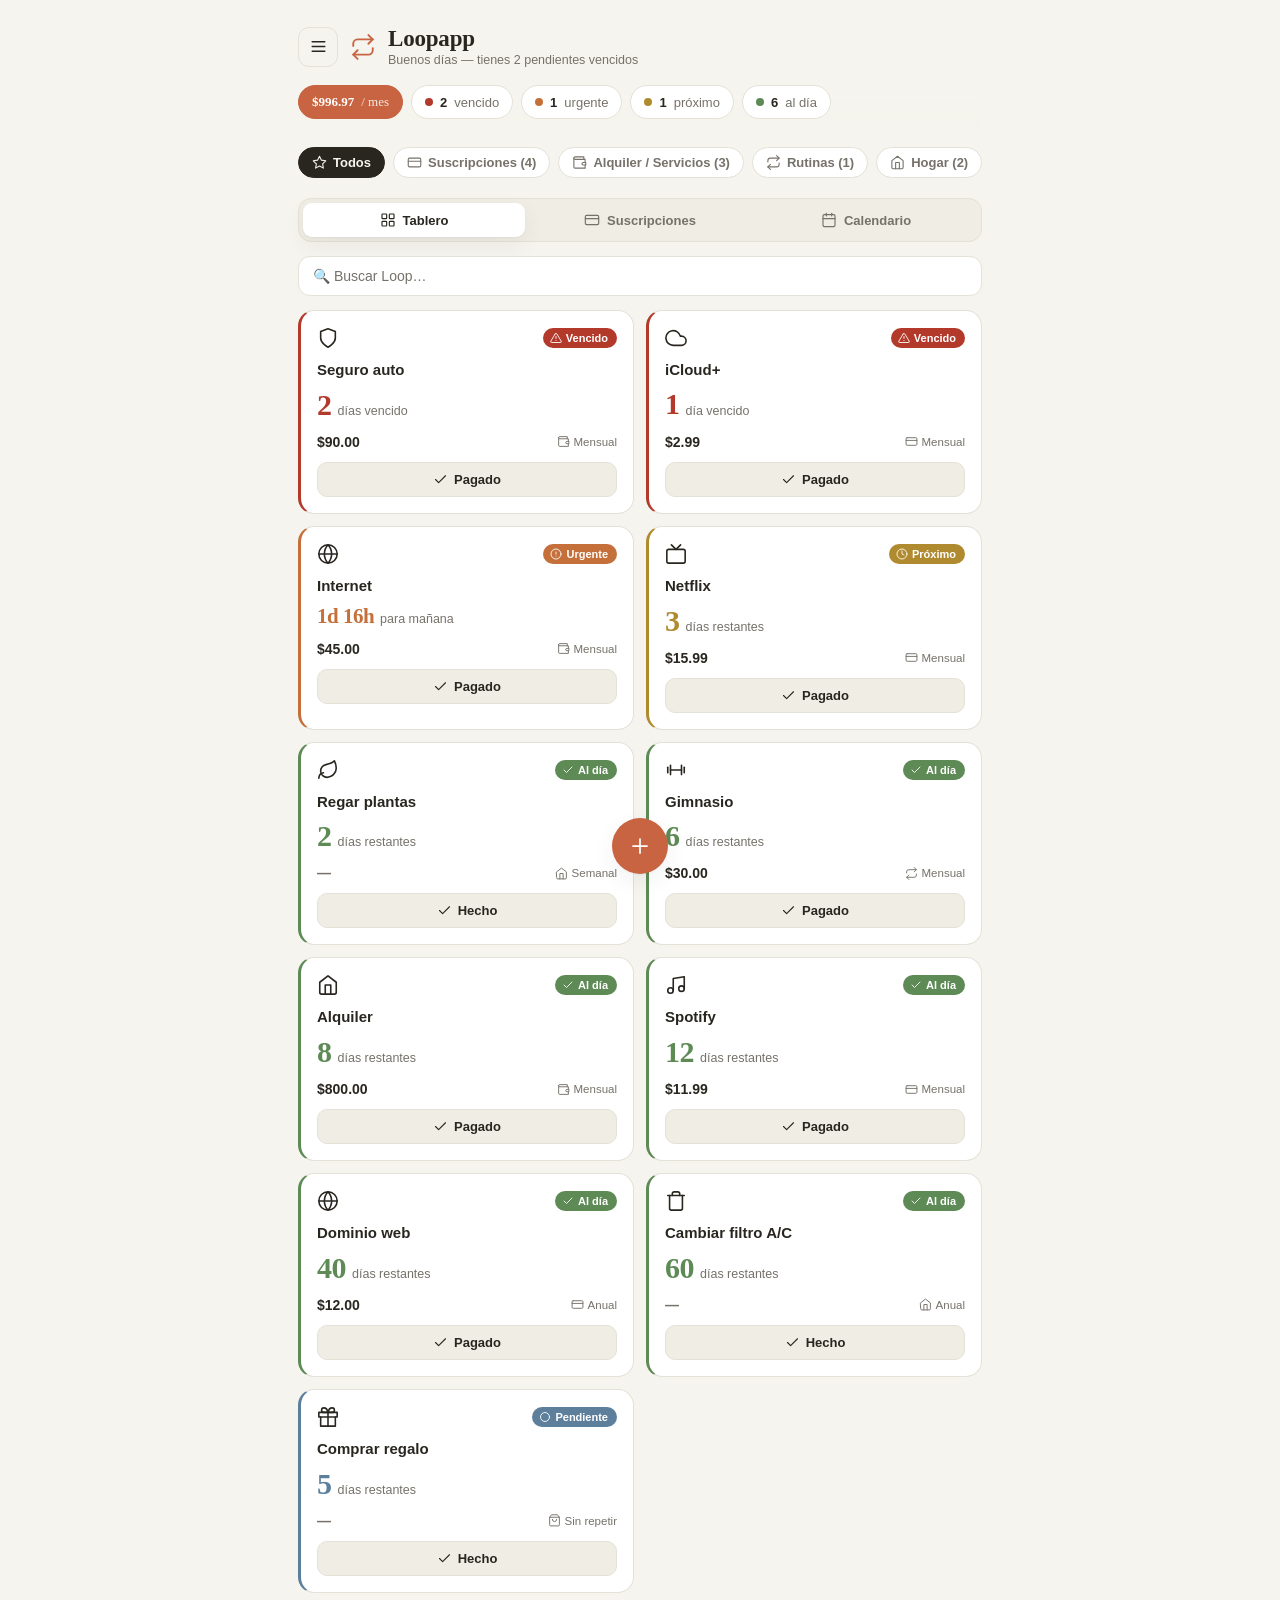
==== index.html @ 32e44fee "Rediseno estilo Claude: paleta marfil/terracota, tipografia serif e iconos SVG monocromaticos" ====
<!DOCTYPE html>
<html lang="es">
<head>
  <meta charset="UTF-8" />
  <meta name="viewport" content="width=device-width, initial-scale=1.0, viewport-fit=cover" />
  <meta name="theme-color" content="#c96442" />
  <title>Loopapp — Todo lo que se repite, a la vista</title>
  <link rel="manifest" href="manifest.webmanifest" />
  <link rel="stylesheet" href="styles.css" />
</head>
<body>
  <div id="app">
    <!-- Header -->
    <header class="app-header">
      <div class="header-top">
        <div class="brand">
          <div class="menu-wrap">
            <button class="icon-btn" id="menu-toggle" title="Menú" aria-label="Abrir menú" aria-haspopup="true" aria-expanded="false" data-ico="menu"></button>
            <div class="dropdown" id="app-menu" role="menu" hidden>
              <a class="dropdown-item" href="menu.html" role="menuitem"><span data-ico="utensils"></span> Menú &amp; Web</a>
              <button class="dropdown-item" id="enable-notify" role="menuitem"><span data-ico="bell"></span> Activar avisos</button>
              <button class="dropdown-item" id="install-app" role="menuitem" hidden><span data-ico="smartphone"></span> Instalar app</button>
              <div class="dropdown-sep"></div>
              <button class="dropdown-item" id="export-data" role="menuitem"><span data-ico="download"></span> Exportar datos</button>
              <button class="dropdown-item" id="import-data" role="menuitem"><span data-ico="upload"></span> Importar datos</button>
              <button class="dropdown-item" id="about-app" role="menuitem"><span data-ico="info"></span> Acerca de</button>
              <div class="dropdown-sep"></div>
              <button class="dropdown-item danger" id="reset-data" role="menuitem"><span data-ico="rotate"></span> Restablecer datos de ejemplo</button>
            </div>
          </div>
          <span class="brand-logo" data-ico="repeat"></span>
          <div>
            <h1>Loopapp</h1>
            <p class="tagline" id="greeting">Todo lo que se repite, a la vista</p>
          </div>
        </div>
      </div>

      <!-- Resumen de estados -->
      <div class="summary-bar" id="summary-bar"></div>
    </header>

    <!-- Filtros de categoría -->
    <nav class="filters" id="filters"></nav>

    <!-- Vistas -->
    <div class="view-switch" id="view-switch">
      <button data-view="board" class="active"><span data-ico="grid"></span> Tablero</button>
      <button data-view="subs"><span data-ico="credit-card"></span> Suscripciones</button>
      <button data-view="calendar"><span data-ico="calendar"></span> Calendario</button>
    </div>

    <!-- Buscador -->
    <input id="search" class="search-input" type="search" placeholder="🔍 Buscar Loop…" autocomplete="off" />

    <!-- Contenido principal -->
    <main id="main"></main>

    <!-- Botón flotante para agregar -->
    <button class="fab" id="add-btn" title="Agregar Loop" aria-label="Agregar Loop" data-ico="plus"></button>
  </div>

  <!-- Modal de formulario -->
  <div class="modal-overlay" id="modal-overlay" hidden>
    <div class="modal" id="modal"></div>
  </div>

  <!-- Input oculto para importar respaldo -->
  <input id="import-file" type="file" accept="application/json,.json" hidden />

  <script src="config.js"></script>
  <script src="app.js"></script>
</body>
</html>
---- styles.css ----
:root {
  /* Paleta cálida tipo Claude */
  --bg: #f5f4ee;          /* marfil */
  --bg-soft: #efede4;
  --card: #ffffff;
  --card-hover: #f6f4ed;
  --border: #e4e1d6;
  --border-strong: #d8d4c6;
  --text: #29261f;        /* casi negro cálido */
  --text-dim: #76726a;
  --accent: #c96442;      /* terracota Claude */
  --accent-soft: #b8573a;
  --accent-tint: #f3e9e3;

  /* Estados (sobrios, acordes a la paleta cálida) */
  --overdue: #b3392b;
  --urgent: #c5703a;
  --upcoming: #b08a2e;
  --ok: #5d8a55;
  --done: #9a968c;
  --neutral: #5e7f9c;

  --radius: 16px;
  --radius-sm: 12px;
  --shadow: 0 1px 2px rgba(41, 38, 31, 0.04), 0 8px 24px rgba(41, 38, 31, 0.06);
  --serif: ui-serif, "Iowan Old Style", Georgia, "Times New Roman", serif;
  --sans: -apple-system, BlinkMacSystemFont, "Segoe UI", Roboto, Helvetica, Arial, sans-serif;
}

* { box-sizing: border-box; margin: 0; padding: 0; }

body {
  font-family: var(--sans);
  background: var(--bg);
  color: var(--text);
  min-height: 100vh;
  -webkit-font-smoothing: antialiased;
  text-rendering: optimizeLegibility;
}

#app { max-width: 720px; margin: 0 auto; padding: 0 18px 120px; }

/* Iconos SVG monocromáticos */
svg { display: block; }
.ico { display: inline-flex; align-items: center; justify-content: center; color: currentColor; }
.emoji-ico { font-style: normal; font-size: 19px; line-height: 1; }

/* ---------- Header ---------- */
.app-header { padding-top: 26px; position: sticky; top: 0; z-index: 20;
  background: linear-gradient(180deg, var(--bg) 72%, transparent); padding-bottom: 10px; }
.header-top { display: flex; align-items: center; justify-content: space-between; }
.brand { display: flex; align-items: center; gap: 12px; }
.brand-logo { color: var(--accent); display: inline-flex; }
.brand-logo svg { width: 26px; height: 26px; }
.brand h1 { font-family: var(--serif); font-size: 23px; font-weight: 600; letter-spacing: -0.2px; }
.tagline { font-size: 12.5px; color: var(--text-dim); margin-top: 1px; }

.icon-btn { background: transparent; border: 1px solid var(--border); color: var(--text);
  width: 40px; height: 40px; border-radius: 11px; cursor: pointer;
  display: flex; align-items: center; justify-content: center; }
.icon-btn svg { width: 19px; height: 19px; }
.icon-btn:hover { background: var(--card-hover); border-color: var(--border-strong); }

/* ---------- Menú desplegable ---------- */
.menu-wrap { position: relative; }
.dropdown { position: absolute; top: calc(100% + 8px); left: 0; z-index: 40;
  min-width: 248px; background: var(--card); border: 1px solid var(--border);
  border-radius: 14px; box-shadow: var(--shadow); padding: 6px;
  display: flex; flex-direction: column; gap: 1px; }
.dropdown[hidden] { display: none; }
.dropdown-item { display: flex; align-items: center; gap: 11px; width: 100%;
  background: transparent; border: none; color: var(--text); text-align: left;
  font-family: inherit; font-size: 14px; font-weight: 500; cursor: pointer;
  padding: 10px 11px; border-radius: 9px; text-decoration: none; }
.dropdown-item svg { width: 17px; height: 17px; color: var(--text-dim); flex: 0 0 auto; }
.dropdown-item:hover { background: var(--card-hover); }
.dropdown-item.danger { color: var(--overdue); }
.dropdown-item.danger svg { color: var(--overdue); }
.dropdown-sep { height: 1px; background: var(--border); margin: 5px 6px; }

/* ---------- Resumen ---------- */
.summary-bar { display: flex; gap: 8px; margin-top: 18px; overflow-x: auto; padding-bottom: 4px; }
.summary-pill { flex: 0 0 auto; display: flex; align-items: center; gap: 7px;
  background: var(--card); border: 1px solid var(--border); padding: 8px 13px;
  border-radius: 999px; font-size: 13px; font-weight: 600; white-space: nowrap; color: var(--text); }
.summary-pill .dot { width: 8px; height: 8px; border-radius: 50%; }
.summary-pill.total { background: var(--accent); border-color: var(--accent); color: #fff;
  font-family: var(--serif); }
.summary-pill .sub { color: var(--text-dim); font-weight: 500; }
.summary-pill.total .sub { color: rgba(255,255,255,.8); }

/* ---------- Filtros ---------- */
.filters { display: flex; gap: 8px; margin-top: 14px; overflow-x: auto; padding-bottom: 4px; }
.filter-chip { flex: 0 0 auto; display: inline-flex; align-items: center; gap: 6px;
  background: var(--card); border: 1px solid var(--border); color: var(--text-dim);
  padding: 7px 13px; border-radius: 999px; font-size: 13px; cursor: pointer; font-weight: 600; }
.filter-chip svg { width: 15px; height: 15px; }
.filter-chip:hover { color: var(--text); border-color: var(--border-strong); }
.filter-chip.active { background: var(--text); border-color: var(--text); color: var(--bg); }

/* ---------- View switch ---------- */
.view-switch { display: flex; gap: 4px; margin-top: 16px; background: var(--bg-soft);
  padding: 4px; border-radius: 13px; border: 1px solid var(--border); }
.view-switch button { flex: 1; display: inline-flex; align-items: center; justify-content: center; gap: 7px;
  background: transparent; border: none; color: var(--text-dim);
  padding: 9px; border-radius: 9px; font-size: 13px; font-weight: 600; cursor: pointer; font-family: inherit; }
.view-switch button svg { width: 16px; height: 16px; }
.view-switch button.active { background: var(--card); color: var(--text); box-shadow: var(--shadow); }

/* ---------- Buscador ---------- */
.search-input { width: 100%; margin-top: 14px; background: var(--card);
  border: 1px solid var(--border); color: var(--text); padding: 11px 14px;
  border-radius: 12px; font-size: 14px; font-family: inherit; }
.search-input:focus { outline: none; border-color: var(--accent); }
.search-input::placeholder { color: var(--text-dim); }

/* ---------- Cards grid ---------- */
main { margin-top: 14px; }
.cards-grid { display: grid; grid-template-columns: repeat(2, 1fr); gap: 12px; }
@media (max-width: 460px) { .cards-grid { grid-template-columns: 1fr; } }

.loop-card { position: relative; background: var(--card); border: 1px solid var(--border);
  border-radius: var(--radius); padding: 16px; cursor: pointer; overflow: hidden;
  transition: 0.18s; border-left: 3px solid var(--state-color, var(--border)); }
.loop-card:hover { border-color: var(--border-strong); transform: translateY(-2px); box-shadow: var(--shadow); }
.loop-card .card-head { display: flex; align-items: center; justify-content: space-between; gap: 8px; }
.loop-card .card-icon { color: var(--text); display: inline-flex; }
.loop-card .card-icon svg { width: 22px; height: 22px; }
.loop-card .state-badge { font-size: 11px; font-weight: 700; padding: 4px 9px 4px 7px; border-radius: 999px;
  color: #fff; background: var(--state-color); display: inline-flex; align-items: center; gap: 4px; }
.loop-card .state-badge svg { width: 12px; height: 12px; }
.loop-card .title { font-size: 15px; font-weight: 700; margin-top: 12px; line-height: 1.25; }
.loop-card .countdown { margin-top: 8px; display: flex; align-items: baseline; gap: 6px; }
.loop-card .count-num { font-family: var(--serif); font-size: 30px; font-weight: 600; letter-spacing: -0.5px; color: var(--state-color); }
.loop-card .count-num.sm { font-size: 21px; }
.loop-card .count-label { font-size: 12.5px; color: var(--text-dim); }
.loop-card .meta { margin-top: 12px; display: flex; align-items: center; justify-content: space-between; }
.loop-card .amount { font-size: 14px; font-weight: 700; }
.loop-card .cycle { font-size: 11.5px; color: var(--text-dim); display: inline-flex; align-items: center; gap: 4px; }
.loop-card .cycle svg { width: 13px; height: 13px; }
.loop-card .done-btn { margin-top: 12px; width: 100%; background: var(--bg-soft); border: 1px solid var(--border);
  color: var(--text); padding: 9px; border-radius: 10px; font-weight: 700; font-size: 13px; cursor: pointer; font-family: inherit;
  display: inline-flex; align-items: center; justify-content: center; gap: 6px; }
.loop-card .done-btn svg { width: 15px; height: 15px; }
.loop-card .done-btn:hover { background: var(--state-color); border-color: var(--state-color); color: #fff; }

/* ---------- Suscripciones ---------- */
.subs-hero { background: var(--accent); color: #fff; border-radius: var(--radius); padding: 24px; text-align: center; }
.subs-hero .big { font-family: var(--serif); font-size: 40px; font-weight: 600; letter-spacing: -1px; }
.subs-hero .label { font-size: 13px; opacity: 0.9; margin-top: 2px; }
.subs-hero .split { display: flex; justify-content: center; gap: 30px; margin-top: 18px; }
.subs-hero .split .n { display: block; font-family: var(--serif); font-size: 20px; font-weight: 600; }
.subs-hero .split .t { display: block; font-size: 11.5px; opacity: 0.85; }
.subs-list { margin-top: 16px; display: flex; flex-direction: column; gap: 10px; }
.sub-row { display: flex; align-items: center; gap: 14px; background: var(--card);
  border: 1px solid var(--border); border-left: 3px solid var(--state-color, var(--border));
  border-radius: var(--radius-sm); padding: 13px 15px; cursor: pointer; }
.sub-row:hover { border-color: var(--border-strong); }
.sub-row .ic { color: var(--text); display: inline-flex; }
.sub-row .ic svg { width: 22px; height: 22px; }
.sub-row .info { flex: 1; }
.sub-row .info .n { font-weight: 700; font-size: 14.5px; }
.sub-row .info .d { font-size: 12px; color: var(--text-dim); margin-top: 2px; }
.sub-row .right { text-align: right; }
.sub-row .right .a { font-weight: 800; font-size: 15px; }
.sub-row .right .c { font-size: 11px; font-weight: 700; color: var(--state-color); display: inline-flex; align-items: center; gap: 3px; justify-content: flex-end; }
.sub-row .right .c svg { width: 12px; height: 12px; }

/* ---------- Calendario ---------- */
.cal-head { display: flex; align-items: center; justify-content: space-between; margin-bottom: 14px; }
.cal-head h3 { font-family: var(--serif); font-size: 18px; font-weight: 600; }
.cal-grid { display: grid; grid-template-columns: repeat(7, 1fr); gap: 5px; }
.cal-dow { text-align: center; font-size: 11px; color: var(--text-dim); font-weight: 700; padding: 4px 0; }
.cal-cell { aspect-ratio: 1; background: var(--card); border: 1px solid var(--border);
  border-radius: 10px; padding: 5px; font-size: 12px; display: flex; flex-direction: column; gap: 3px; }
.cal-cell.empty { background: transparent; border: none; }
.cal-cell.today { border-color: var(--accent); }
.cal-cell .day-num { color: var(--text-dim); font-weight: 600; }
.cal-cell.today .day-num { color: var(--accent); }
.cal-dots { display: flex; flex-wrap: wrap; gap: 2px; }
.cal-dots .d { width: 7px; height: 7px; border-radius: 50%; }

/* ---------- Empty ---------- */
.empty { text-align: center; padding: 60px 20px; color: var(--text-dim); }
.empty .em { color: var(--border-strong); display: inline-flex; }
.empty .em svg { width: 48px; height: 48px; }
.empty h3 { font-family: var(--serif); color: var(--text); margin: 16px 0 6px; font-weight: 600; }

/* ---------- FAB ---------- */
.fab { position: fixed; bottom: 26px; left: 50%; transform: translateX(-50%);
  width: 56px; height: 56px; border-radius: 50%; background: var(--accent);
  color: #fff; border: none; cursor: pointer; box-shadow: var(--shadow);
  z-index: 30; transition: 0.15s; display: flex; align-items: center; justify-content: center; }
.fab svg { width: 24px; height: 24px; }
.fab:hover { background: var(--accent-soft); transform: translateX(-50%) scale(1.05); }

/* ---------- Modal ---------- */
.modal-overlay { position: fixed; inset: 0; background: rgba(41, 38, 31, 0.35); backdrop-filter: blur(3px);
  display: flex; align-items: flex-end; justify-content: center; z-index: 50; }
.modal-overlay[hidden] { display: none; }
@media (min-width: 560px) { .modal-overlay { align-items: center; } }
.modal { background: var(--card); border: 1px solid var(--border); border-radius: 22px 22px 0 0;
  width: 100%; max-width: 560px; max-height: 92vh; overflow-y: auto; padding: 24px; box-shadow: var(--shadow); }
@media (min-width: 560px) { .modal { border-radius: 22px; } }
.modal h2 { font-family: var(--serif); font-size: 20px; font-weight: 600; margin-bottom: 4px; }
.modal .modal-sub { font-size: 13px; color: var(--text-dim); margin-bottom: 20px; }
.field { margin-bottom: 15px; }
.field label { display: block; font-size: 12px; font-weight: 700; color: var(--text-dim);
  margin-bottom: 7px; text-transform: uppercase; letter-spacing: 0.5px; }
.field input, .field select, .field textarea { width: 100%; background: var(--bg); border: 1px solid var(--border);
  color: var(--text); padding: 12px 14px; border-radius: 11px; font-size: 15px; font-family: inherit; }
.field input:focus, .field select:focus, .field textarea:focus { outline: none; border-color: var(--accent); background: var(--card); }
.field-row { display: flex; gap: 12px; }
.field-row .field { flex: 1; }
.icon-picker { display: flex; flex-wrap: wrap; gap: 8px; }
.icon-picker button { width: 44px; height: 44px; background: var(--bg); color: var(--text);
  border: 1px solid var(--border); border-radius: 11px; cursor: pointer;
  display: inline-flex; align-items: center; justify-content: center; }
.icon-picker button svg { width: 20px; height: 20px; }
.icon-picker button.sel { border-color: var(--accent); background: var(--accent-tint); color: var(--accent); }
.cat-picker { display: grid; grid-template-columns: repeat(2, 1fr); gap: 8px; }
.cat-picker button { display: flex; align-items: center; gap: 9px; background: var(--bg);
  border: 1px solid var(--border); color: var(--text); padding: 11px; border-radius: 11px;
  cursor: pointer; font-size: 13.5px; font-weight: 600; font-family: inherit; }
.cat-picker button svg { width: 17px; height: 17px; color: var(--text-dim); }
.cat-picker button.sel { border-color: var(--accent); background: var(--accent-tint); color: var(--accent); }
.cat-picker button.sel svg { color: var(--accent); }
.modal-actions { display: flex; gap: 10px; margin-top: 24px; }
.btn { flex: 1; padding: 13px; border-radius: 12px; border: none; font-size: 15px; font-weight: 700; cursor: pointer; font-family: inherit; }
.btn-primary { background: var(--accent); color: #fff; }
.btn-primary:hover { background: var(--accent-soft); }
.btn-ghost { background: var(--bg); border: 1px solid var(--border); color: var(--text); }
.btn-danger { background: transparent; border: 1px solid var(--overdue); color: var(--overdue); }

/* ---------- Animaciones e interacción ---------- */
@keyframes fadeUp { from { opacity: 0; transform: translateY(7px); } to { opacity: 1; transform: none; } }
.cards-grid .loop-card { animation: fadeUp 0.25s ease both; }
.sub-row { animation: fadeUp 0.2s ease both; }
.dropdown { animation: fadeUp 0.14s ease both; }
.icon-btn, .filter-chip, .view-switch button, .btn, .done-btn { transition: transform 0.08s ease, background 0.15s ease, border-color 0.15s ease, color 0.15s ease; }
.icon-btn:active, .filter-chip:active, .view-switch button:active, .btn:active, .done-btn:active { transform: scale(0.96); }
.fab:active { transform: translateX(-50%) scale(0.96); }
@media (prefers-reduced-motion: reduce) {
  .cards-grid .loop-card, .sub-row, .dropdown { animation: none; }
}

/* scrollbars */
::-webkit-scrollbar { height: 6px; width: 6px; }
::-webkit-scrollbar-thumb { background: var(--border-strong); border-radius: 3px; }
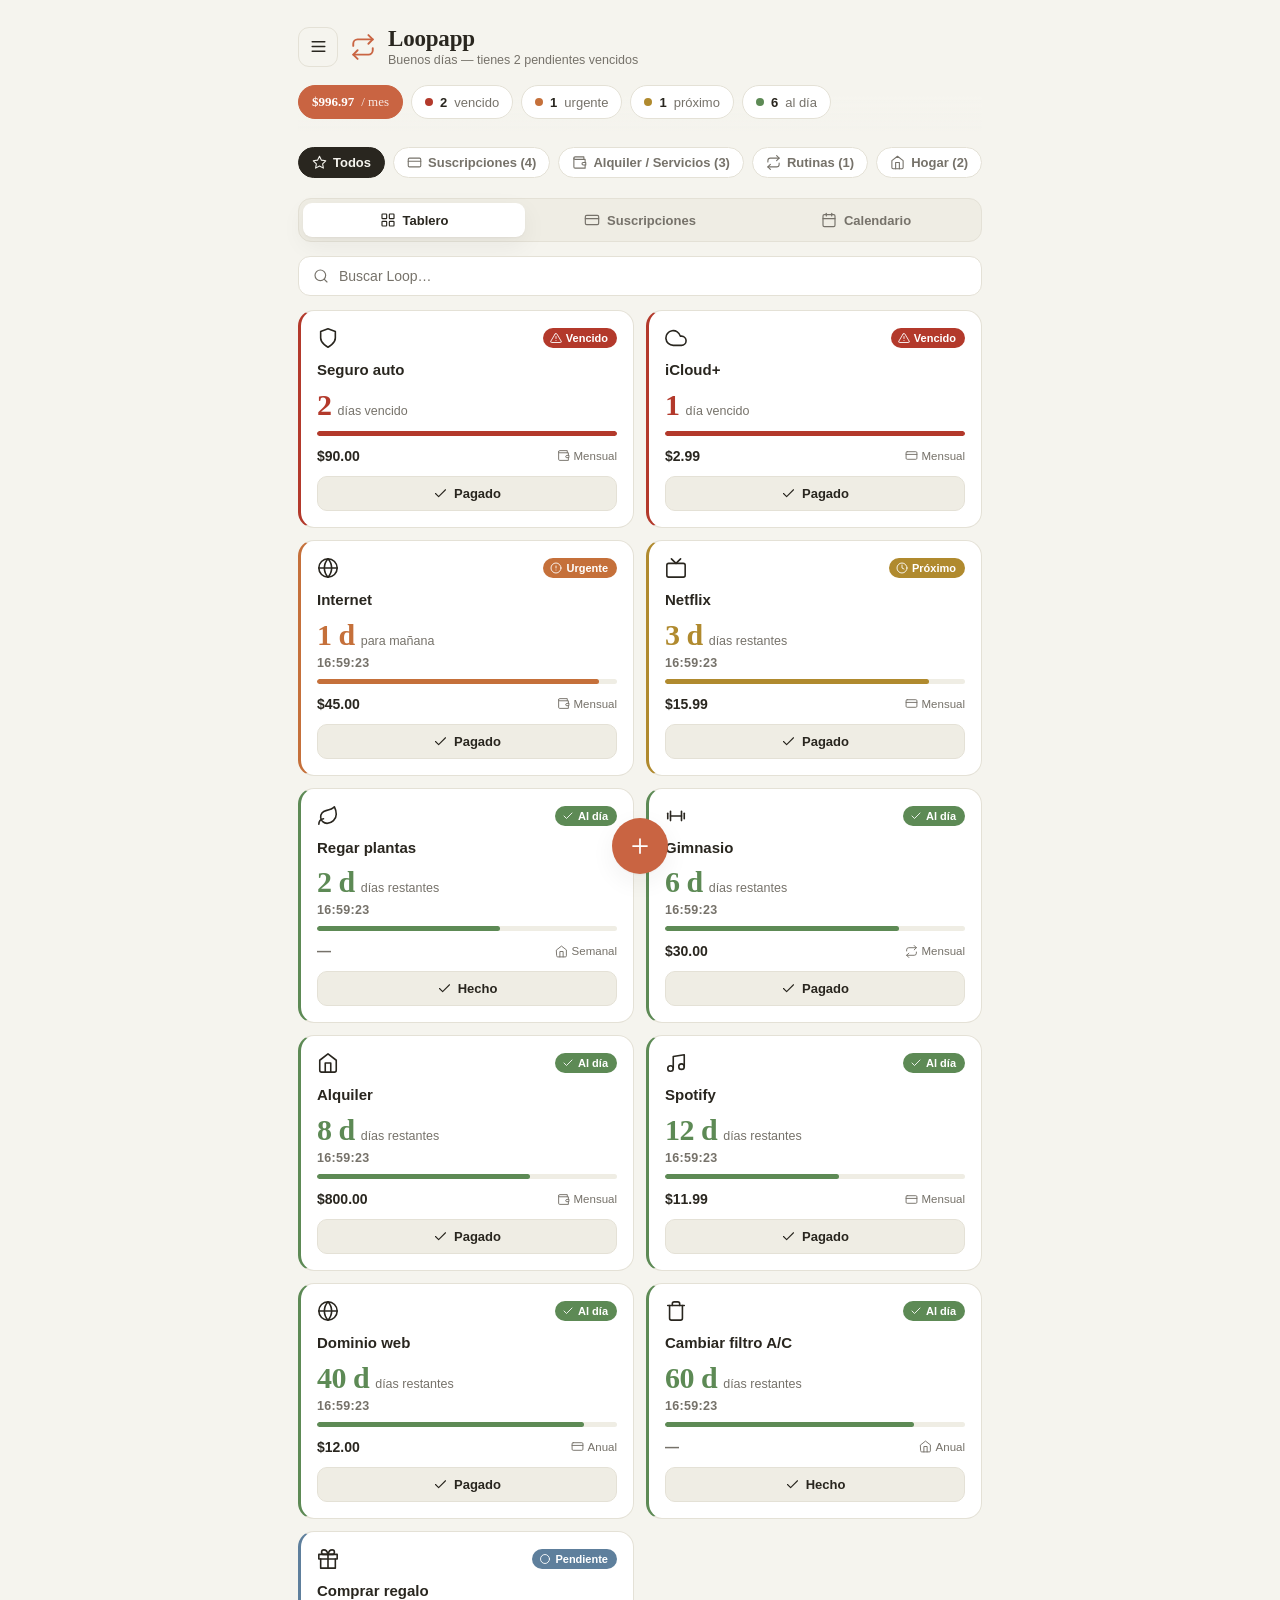
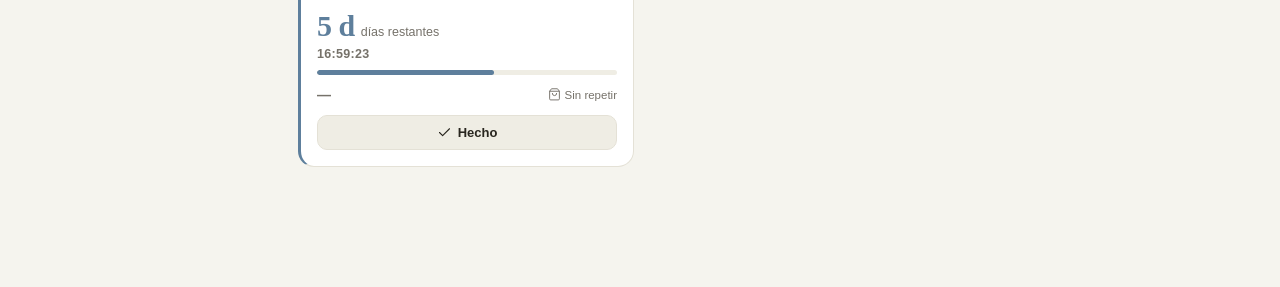
==== commit 3fac621f: "Pulido: lupa monocromatica en buscador, limpieza del modulo Menu, manifest/colores y SW v13" ====
--- a/index.html
+++ b/index.html
@@ -17,7 +17,6 @@
           <div class="menu-wrap">
             <button class="icon-btn" id="menu-toggle" title="Menú" aria-label="Abrir menú" aria-haspopup="true" aria-expanded="false" data-ico="menu"></button>
             <div class="dropdown" id="app-menu" role="menu" hidden>
-              <a class="dropdown-item" href="menu.html" role="menuitem"><span data-ico="utensils"></span> Menú &amp; Web</a>
               <button class="dropdown-item" id="enable-notify" role="menuitem"><span data-ico="bell"></span> Activar avisos</button>
               <button class="dropdown-item" id="install-app" role="menuitem" hidden><span data-ico="smartphone"></span> Instalar app</button>
               <div class="dropdown-sep"></div>
@@ -51,7 +50,7 @@
     </div>
 
     <!-- Buscador -->
-    <input id="search" class="search-input" type="search" placeholder="🔍 Buscar Loop…" autocomplete="off" />
+    <input id="search" class="search-input" type="search" placeholder="Buscar Loop…" autocomplete="off" />
 
     <!-- Contenido principal -->
     <main id="main"></main>
--- a/styles.css
+++ b/styles.css
@@ -108,8 +108,10 @@
 .view-switch button.active { background: var(--card); color: var(--text); box-shadow: var(--shadow); }
 
 /* ---------- Buscador ---------- */
-.search-input { width: 100%; margin-top: 14px; background: var(--card);
-  border: 1px solid var(--border); color: var(--text); padding: 11px 14px;
+.search-input { width: 100%; margin-top: 14px; background-color: var(--card);
+  background-image: url("data:image/svg+xml,%3Csvg xmlns='http://www.w3.org/2000/svg' viewBox='0 0 24 24' fill='none' stroke='%2376726a' stroke-width='1.75' stroke-linecap='round' stroke-linejoin='round'%3E%3Ccircle cx='11' cy='11' r='8'/%3E%3Cline x1='21' y1='21' x2='16.65' y2='16.65'/%3E%3C/svg%3E");
+  background-repeat: no-repeat; background-position: 14px center; background-size: 16px;
+  border: 1px solid var(--border); color: var(--text); padding: 11px 14px 11px 40px;
   border-radius: 12px; font-size: 14px; font-family: inherit; }
 .search-input:focus { outline: none; border-color: var(--accent); }
 .search-input::placeholder { color: var(--text-dim); }
@@ -134,6 +136,12 @@
 .loop-card .count-num { font-family: var(--serif); font-size: 30px; font-weight: 600; letter-spacing: -0.5px; color: var(--state-color); }
 .loop-card .count-num.sm { font-size: 21px; }
 .loop-card .count-label { font-size: 12.5px; color: var(--text-dim); }
+.loop-card .count-clock { margin-top: 4px; font-size: 12.5px; font-weight: 600; color: var(--text-dim);
+  font-variant-numeric: tabular-nums; letter-spacing: 0.3px; }
+.loop-card .countbar { margin-top: 9px; height: 5px; border-radius: 999px; background: var(--bg-soft);
+  overflow: hidden; }
+.loop-card .countbar > i { display: block; height: 100%; border-radius: 999px;
+  background: var(--state-color); transition: width 0.4s ease; }
 .loop-card .meta { margin-top: 12px; display: flex; align-items: center; justify-content: space-between; }
 .loop-card .amount { font-size: 14px; font-weight: 700; }
 .loop-card .cycle { font-size: 11.5px; color: var(--text-dim); display: inline-flex; align-items: center; gap: 4px; }
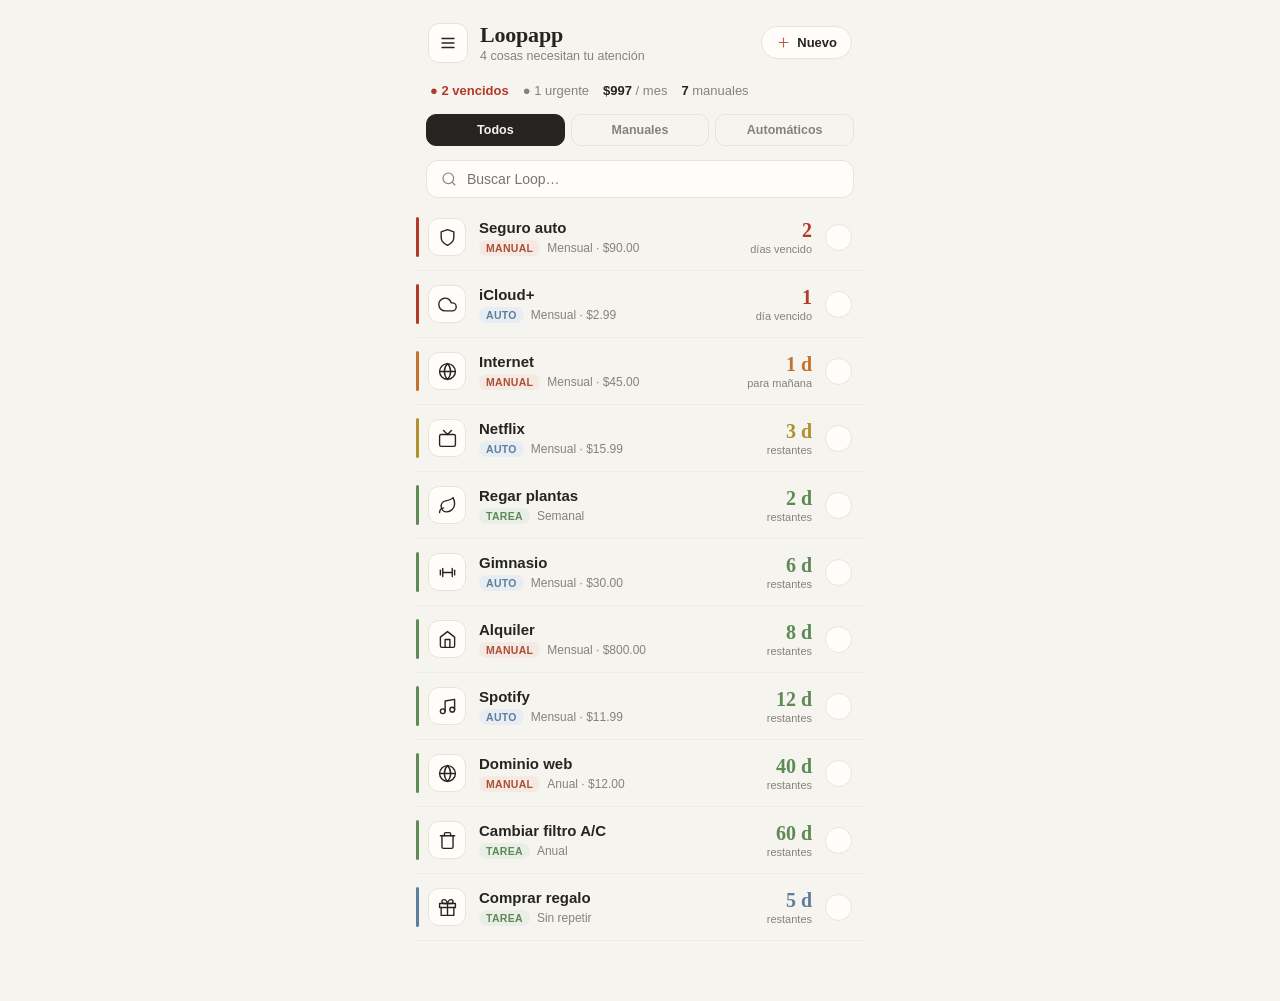
==== commit 03970d56: "Rediseno mayor: Inicio priorizado en una columna, menu lateral funcional (Finanzas/Estadisticas/Hist" ====
--- a/index.html
+++ b/index.html
@@ -3,61 +3,31 @@
 <head>
   <meta charset="UTF-8" />
   <meta name="viewport" content="width=device-width, initial-scale=1.0, viewport-fit=cover" />
-  <meta name="theme-color" content="#c96442" />
+  <meta name="theme-color" content="#f6f4ef" />
   <title>Loopapp — Todo lo que se repite, a la vista</title>
   <link rel="manifest" href="manifest.webmanifest" />
   <link rel="stylesheet" href="styles.css" />
 </head>
 <body>
   <div id="app">
-    <!-- Header -->
-    <header class="app-header">
-      <div class="header-top">
-        <div class="brand">
-          <div class="menu-wrap">
-            <button class="icon-btn" id="menu-toggle" title="Menú" aria-label="Abrir menú" aria-haspopup="true" aria-expanded="false" data-ico="menu"></button>
-            <div class="dropdown" id="app-menu" role="menu" hidden>
-              <button class="dropdown-item" id="enable-notify" role="menuitem"><span data-ico="bell"></span> Activar avisos</button>
-              <button class="dropdown-item" id="install-app" role="menuitem" hidden><span data-ico="smartphone"></span> Instalar app</button>
-              <div class="dropdown-sep"></div>
-              <button class="dropdown-item" id="export-data" role="menuitem"><span data-ico="download"></span> Exportar datos</button>
-              <button class="dropdown-item" id="import-data" role="menuitem"><span data-ico="upload"></span> Importar datos</button>
-              <button class="dropdown-item" id="about-app" role="menuitem"><span data-ico="info"></span> Acerca de</button>
-              <div class="dropdown-sep"></div>
-              <button class="dropdown-item danger" id="reset-data" role="menuitem"><span data-ico="rotate"></span> Restablecer datos de ejemplo</button>
-            </div>
-          </div>
-          <span class="brand-logo" data-ico="repeat"></span>
-          <div>
-            <h1>Loopapp</h1>
-            <p class="tagline" id="greeting">Todo lo que se repite, a la vista</p>
-          </div>
-        </div>
+    <header class="hd">
+      <button class="burger" id="menu-toggle" aria-label="Menú" data-ico="menu"></button>
+      <div class="brand">
+        <h1>Loopapp</h1>
+        <p id="greeting">Todo lo que se repite, a la vista</p>
       </div>
-
-      <!-- Resumen de estados -->
-      <div class="summary-bar" id="summary-bar"></div>
+      <button class="newbtn" id="add-btn"><span data-ico="plus"></span> Nuevo</button>
     </header>
 
-    <!-- Filtros de categoría -->
-    <nav class="filters" id="filters"></nav>
+    <main id="view"></main>
+  </div>
 
-    <!-- Vistas -->
-    <div class="view-switch" id="view-switch">
-      <button data-view="board" class="active"><span data-ico="grid"></span> Tablero</button>
-      <button data-view="subs"><span data-ico="credit-card"></span> Suscripciones</button>
-      <button data-view="calendar"><span data-ico="calendar"></span> Calendario</button>
-    </div>
-
-    <!-- Buscador -->
-    <input id="search" class="search-input" type="search" placeholder="Buscar Loop…" autocomplete="off" />
-
-    <!-- Contenido principal -->
-    <main id="main"></main>
-
-    <!-- Botón flotante para agregar -->
-    <button class="fab" id="add-btn" title="Agregar Loop" aria-label="Agregar Loop" data-ico="plus"></button>
-  </div>
+  <!-- Menú lateral -->
+  <div class="scrim" id="scrim" hidden></div>
+  <nav class="drawer" id="drawer" aria-label="Navegación">
+    <div class="dhead"><span class="lg" data-ico="repeat"></span><h2>Loopapp</h2></div>
+    <div class="nav" id="nav"></div>
+  </nav>
 
   <!-- Modal de formulario -->
   <div class="modal-overlay" id="modal-overlay" hidden>
--- a/styles.css
+++ b/styles.css
@@ -1,257 +1,199 @@
 :root {
-  /* Paleta cálida tipo Claude */
-  --bg: #f5f4ee;          /* marfil */
-  --bg-soft: #efede4;
-  --card: #ffffff;
-  --card-hover: #f6f4ed;
-  --border: #e4e1d6;
-  --border-strong: #d8d4c6;
-  --text: #29261f;        /* casi negro cálido */
-  --text-dim: #76726a;
-  --accent: #c96442;      /* terracota Claude */
-  --accent-soft: #b8573a;
-  --accent-tint: #f3e9e3;
+  --bg: #f6f4ef;
+  --panel: #fffdf9;
+  --line: #e7e3d8;
+  --line2: #efece3;
+  --text: #262420;
+  --dim: #86827a;
+  --accent: #c25c3c;
+  --accent-soft: #ad4f33;
+  --accent-tint: #f4e9e3;
 
-  /* Estados (sobrios, acordes a la paleta cálida) */
   --overdue: #b3392b;
-  --urgent: #c5703a;
-  --upcoming: #b08a2e;
-  --ok: #5d8a55;
-  --done: #9a968c;
+  --urgent: #c2722f;
+  --upcoming: #b0902f;
+  --ok: #5f8a55;
   --neutral: #5e7f9c;
+  --auto: #5e7f9c;
 
-  --radius: 16px;
-  --radius-sm: 12px;
-  --shadow: 0 1px 2px rgba(41, 38, 31, 0.04), 0 8px 24px rgba(41, 38, 31, 0.06);
   --serif: ui-serif, "Iowan Old Style", Georgia, "Times New Roman", serif;
   --sans: -apple-system, BlinkMacSystemFont, "Segoe UI", Roboto, Helvetica, Arial, sans-serif;
+  --shadow: 0 1px 2px rgba(38,36,32,.04), 0 10px 30px rgba(38,36,32,.07);
 }
-
 * { box-sizing: border-box; margin: 0; padding: 0; }
-
-body {
-  font-family: var(--sans);
-  background: var(--bg);
-  color: var(--text);
-  min-height: 100vh;
-  -webkit-font-smoothing: antialiased;
-  text-rendering: optimizeLegibility;
-}
-
-#app { max-width: 720px; margin: 0 auto; padding: 0 18px 120px; }
-
-/* Iconos SVG monocromáticos */
+body { font-family: var(--sans); background: var(--bg); color: var(--text); min-height: 100vh; -webkit-font-smoothing: antialiased; }
 svg { display: block; }
-.ico { display: inline-flex; align-items: center; justify-content: center; color: currentColor; }
-.emoji-ico { font-style: normal; font-size: 19px; line-height: 1; }
+#app { max-width: 460px; margin: 0 auto; padding: 0 0 60px; position: relative; }
 
 /* ---------- Header ---------- */
-.app-header { padding-top: 26px; position: sticky; top: 0; z-index: 20;
-  background: linear-gradient(180deg, var(--bg) 72%, transparent); padding-bottom: 10px; }
-.header-top { display: flex; align-items: center; justify-content: space-between; }
-.brand { display: flex; align-items: center; gap: 12px; }
-.brand-logo { color: var(--accent); display: inline-flex; }
-.brand-logo svg { width: 26px; height: 26px; }
-.brand h1 { font-family: var(--serif); font-size: 23px; font-weight: 600; letter-spacing: -0.2px; }
-.tagline { font-size: 12.5px; color: var(--text-dim); margin-top: 1px; }
+.hd { display: flex; align-items: center; gap: 12px; padding: 22px 18px 8px; }
+.burger { width: 40px; height: 40px; border: 1px solid var(--line); border-radius: 11px; background: var(--panel);
+  display: flex; align-items: center; justify-content: center; color: var(--text); cursor: pointer; flex: 0 0 auto; }
+.burger svg { width: 18px; height: 18px; }
+.brand { min-width: 0; }
+.brand h1 { font-family: var(--serif); font-size: 22px; font-weight: 600; letter-spacing: -.2px; }
+.brand p { font-size: 12.5px; color: var(--dim); margin-top: 1px; white-space: nowrap; overflow: hidden; text-overflow: ellipsis; }
+.newbtn { margin-left: auto; display: inline-flex; align-items: center; gap: 6px; border: 1px solid var(--line);
+  background: var(--panel); border-radius: 999px; padding: 8px 14px; font-size: 13px; font-weight: 700; color: var(--text);
+  cursor: pointer; font-family: inherit; flex: 0 0 auto; }
+.newbtn svg { width: 15px; height: 15px; color: var(--accent); }
+.newbtn:active { transform: scale(.96); }
 
-.icon-btn { background: transparent; border: 1px solid var(--border); color: var(--text);
-  width: 40px; height: 40px; border-radius: 11px; cursor: pointer;
-  display: flex; align-items: center; justify-content: center; }
-.icon-btn svg { width: 19px; height: 19px; }
-.icon-btn:hover { background: var(--card-hover); border-color: var(--border-strong); }
+/* ---------- Sección genérica ---------- */
+.sec-title { font-family: var(--serif); font-size: 19px; font-weight: 600; padding: 6px 20px 2px; }
+.sub { font-size: 13px; color: var(--dim); padding: 0 20px; }
 
-/* ---------- Menú desplegable ---------- */
-.menu-wrap { position: relative; }
-.dropdown { position: absolute; top: calc(100% + 8px); left: 0; z-index: 40;
-  min-width: 248px; background: var(--card); border: 1px solid var(--border);
-  border-radius: 14px; box-shadow: var(--shadow); padding: 6px;
-  display: flex; flex-direction: column; gap: 1px; }
-.dropdown[hidden] { display: none; }
-.dropdown-item { display: flex; align-items: center; gap: 11px; width: 100%;
-  background: transparent; border: none; color: var(--text); text-align: left;
-  font-family: inherit; font-size: 14px; font-weight: 500; cursor: pointer;
-  padding: 10px 11px; border-radius: 9px; text-decoration: none; }
-.dropdown-item svg { width: 17px; height: 17px; color: var(--text-dim); flex: 0 0 auto; }
-.dropdown-item:hover { background: var(--card-hover); }
-.dropdown-item.danger { color: var(--overdue); }
-.dropdown-item.danger svg { color: var(--overdue); }
-.dropdown-sep { height: 1px; background: var(--border); margin: 5px 6px; }
+/* ---------- Resumen minimal ---------- */
+.sum { padding: 12px 20px 2px; font-size: 13px; color: var(--dim); display: flex; gap: 14px; flex-wrap: wrap; }
+.sum b { color: var(--text); font-weight: 700; }
+.sum .red { color: var(--overdue); font-weight: 700; }
 
-/* ---------- Resumen ---------- */
-.summary-bar { display: flex; gap: 8px; margin-top: 18px; overflow-x: auto; padding-bottom: 4px; }
-.summary-pill { flex: 0 0 auto; display: flex; align-items: center; gap: 7px;
-  background: var(--card); border: 1px solid var(--border); padding: 8px 13px;
-  border-radius: 999px; font-size: 13px; font-weight: 600; white-space: nowrap; color: var(--text); }
-.summary-pill .dot { width: 8px; height: 8px; border-radius: 50%; }
-.summary-pill.total { background: var(--accent); border-color: var(--accent); color: #fff;
-  font-family: var(--serif); }
-.summary-pill .sub { color: var(--text-dim); font-weight: 500; }
-.summary-pill.total .sub { color: rgba(255,255,255,.8); }
-
-/* ---------- Filtros ---------- */
-.filters { display: flex; gap: 8px; margin-top: 14px; overflow-x: auto; padding-bottom: 4px; }
-.filter-chip { flex: 0 0 auto; display: inline-flex; align-items: center; gap: 6px;
-  background: var(--card); border: 1px solid var(--border); color: var(--text-dim);
-  padding: 7px 13px; border-radius: 999px; font-size: 13px; cursor: pointer; font-weight: 600; }
-.filter-chip svg { width: 15px; height: 15px; }
-.filter-chip:hover { color: var(--text); border-color: var(--border-strong); }
-.filter-chip.active { background: var(--text); border-color: var(--text); color: var(--bg); }
-
-/* ---------- View switch ---------- */
-.view-switch { display: flex; gap: 4px; margin-top: 16px; background: var(--bg-soft);
-  padding: 4px; border-radius: 13px; border: 1px solid var(--border); }
-.view-switch button { flex: 1; display: inline-flex; align-items: center; justify-content: center; gap: 7px;
-  background: transparent; border: none; color: var(--text-dim);
-  padding: 9px; border-radius: 9px; font-size: 13px; font-weight: 600; cursor: pointer; font-family: inherit; }
-.view-switch button svg { width: 16px; height: 16px; }
-.view-switch button.active { background: var(--card); color: var(--text); box-shadow: var(--shadow); }
+/* ---------- Segmented filtro ---------- */
+.seg { display: flex; gap: 6px; margin: 14px 16px 4px; }
+.seg button { flex: 1; border: 1px solid var(--line); background: transparent; color: var(--dim);
+  padding: 8px; border-radius: 10px; font-size: 12.5px; font-weight: 700; font-family: inherit; cursor: pointer; }
+.seg button.on { background: var(--text); border-color: var(--text); color: var(--bg); }
 
 /* ---------- Buscador ---------- */
-.search-input { width: 100%; margin-top: 14px; background-color: var(--card);
-  background-image: url("data:image/svg+xml,%3Csvg xmlns='http://www.w3.org/2000/svg' viewBox='0 0 24 24' fill='none' stroke='%2376726a' stroke-width='1.75' stroke-linecap='round' stroke-linejoin='round'%3E%3Ccircle cx='11' cy='11' r='8'/%3E%3Cline x1='21' y1='21' x2='16.65' y2='16.65'/%3E%3C/svg%3E");
+.search-input { width: calc(100% - 32px); margin: 10px 16px 0; background-color: var(--panel);
+  background-image: url("data:image/svg+xml,%3Csvg xmlns='http://www.w3.org/2000/svg' viewBox='0 0 24 24' fill='none' stroke='%2386827a' stroke-width='1.75' stroke-linecap='round' stroke-linejoin='round'%3E%3Ccircle cx='11' cy='11' r='8'/%3E%3Cline x1='21' y1='21' x2='16.65' y2='16.65'/%3E%3C/svg%3E");
   background-repeat: no-repeat; background-position: 14px center; background-size: 16px;
-  border: 1px solid var(--border); color: var(--text); padding: 11px 14px 11px 40px;
-  border-radius: 12px; font-size: 14px; font-family: inherit; }
+  border: 1px solid var(--line); color: var(--text); padding: 10px 14px 10px 40px; border-radius: 12px;
+  font-size: 14px; font-family: inherit; }
 .search-input:focus { outline: none; border-color: var(--accent); }
-.search-input::placeholder { color: var(--text-dim); }
 
-/* ---------- Cards grid ---------- */
-main { margin-top: 14px; }
-.cards-grid { display: grid; grid-template-columns: repeat(2, 1fr); gap: 12px; }
-@media (max-width: 460px) { .cards-grid { grid-template-columns: 1fr; } }
+/* ---------- Lista (Inicio) ---------- */
+.list { margin: 6px 6px 0; }
+.row { display: flex; align-items: center; gap: 13px; padding: 14px 12px; border-bottom: 1px solid var(--line2);
+  position: relative; cursor: pointer; }
+.row::before { content: ""; position: absolute; left: 0; top: 13px; bottom: 13px; width: 3px; border-radius: 3px; background: var(--st); }
+.row:active { background: var(--line2); }
+.row .ic { width: 38px; height: 38px; border-radius: 11px; border: 1px solid var(--line); background: var(--panel);
+  display: flex; align-items: center; justify-content: center; color: var(--text); flex: 0 0 auto; }
+.row .ic svg { width: 19px; height: 19px; }
+.row .mid { flex: 1; min-width: 0; }
+.row .mid .t { font-size: 15px; font-weight: 700; line-height: 1.2; white-space: nowrap; overflow: hidden; text-overflow: ellipsis; }
+.row .mid .m { font-size: 12px; color: var(--dim); margin-top: 3px; display: flex; align-items: center; gap: 7px; flex-wrap: wrap; }
+.tag { font-size: 10.5px; font-weight: 800; letter-spacing: .3px; padding: 2px 7px; border-radius: 999px; text-transform: uppercase; }
+.tag.manual { background: var(--accent-tint); color: var(--accent-soft); }
+.tag.auto { background: #e7edf2; color: var(--auto); }
+.tag.task { background: #e9efe7; color: var(--ok); }
+.row .right { text-align: right; flex: 0 0 auto; }
+.row .right .cd { font-family: var(--serif); font-size: 20px; font-weight: 600; color: var(--st); line-height: 1; font-variant-numeric: tabular-nums; }
+.row .right .cl { font-size: 11px; color: var(--dim); margin-top: 3px; }
+.row .right .amt { font-size: 12px; font-weight: 700; margin-top: 4px; }
+.chk { width: 27px; height: 27px; border-radius: 50%; border: 1.6px solid var(--line); flex: 0 0 auto;
+  display: flex; align-items: center; justify-content: center; color: transparent; background: var(--panel); }
+.chk svg { width: 15px; height: 15px; }
+.chk:hover { border-color: var(--ok); color: var(--ok); }
 
-.loop-card { position: relative; background: var(--card); border: 1px solid var(--border);
-  border-radius: var(--radius); padding: 16px; cursor: pointer; overflow: hidden;
-  transition: 0.18s; border-left: 3px solid var(--state-color, var(--border)); }
-.loop-card:hover { border-color: var(--border-strong); transform: translateY(-2px); box-shadow: var(--shadow); }
-.loop-card .card-head { display: flex; align-items: center; justify-content: space-between; gap: 8px; }
-.loop-card .card-icon { color: var(--text); display: inline-flex; }
-.loop-card .card-icon svg { width: 22px; height: 22px; }
-.loop-card .state-badge { font-size: 11px; font-weight: 700; padding: 4px 9px 4px 7px; border-radius: 999px;
-  color: #fff; background: var(--state-color); display: inline-flex; align-items: center; gap: 4px; }
-.loop-card .state-badge svg { width: 12px; height: 12px; }
-.loop-card .title { font-size: 15px; font-weight: 700; margin-top: 12px; line-height: 1.25; }
-.loop-card .countdown { margin-top: 8px; display: flex; align-items: baseline; gap: 6px; }
-.loop-card .count-num { font-family: var(--serif); font-size: 30px; font-weight: 600; letter-spacing: -0.5px; color: var(--state-color); }
-.loop-card .count-num.sm { font-size: 21px; }
-.loop-card .count-label { font-size: 12.5px; color: var(--text-dim); }
-.loop-card .count-clock { margin-top: 4px; font-size: 12.5px; font-weight: 600; color: var(--text-dim);
-  font-variant-numeric: tabular-nums; letter-spacing: 0.3px; }
-.loop-card .countbar { margin-top: 9px; height: 5px; border-radius: 999px; background: var(--bg-soft);
-  overflow: hidden; }
-.loop-card .countbar > i { display: block; height: 100%; border-radius: 999px;
-  background: var(--state-color); transition: width 0.4s ease; }
-.loop-card .meta { margin-top: 12px; display: flex; align-items: center; justify-content: space-between; }
-.loop-card .amount { font-size: 14px; font-weight: 700; }
-.loop-card .cycle { font-size: 11.5px; color: var(--text-dim); display: inline-flex; align-items: center; gap: 4px; }
-.loop-card .cycle svg { width: 13px; height: 13px; }
-.loop-card .done-btn { margin-top: 12px; width: 100%; background: var(--bg-soft); border: 1px solid var(--border);
-  color: var(--text); padding: 9px; border-radius: 10px; font-weight: 700; font-size: 13px; cursor: pointer; font-family: inherit;
-  display: inline-flex; align-items: center; justify-content: center; gap: 6px; }
-.loop-card .done-btn svg { width: 15px; height: 15px; }
-.loop-card .done-btn:hover { background: var(--state-color); border-color: var(--state-color); color: #fff; }
+/* ---------- Empty ---------- */
+.empty { text-align: center; padding: 70px 24px; color: var(--dim); }
+.empty .em { color: var(--line); display: inline-flex; }
+.empty .em svg { width: 46px; height: 46px; }
+.empty h3 { font-family: var(--serif); color: var(--text); margin: 14px 0 6px; font-weight: 600; }
 
-/* ---------- Suscripciones ---------- */
-.subs-hero { background: var(--accent); color: #fff; border-radius: var(--radius); padding: 24px; text-align: center; }
-.subs-hero .big { font-family: var(--serif); font-size: 40px; font-weight: 600; letter-spacing: -1px; }
-.subs-hero .label { font-size: 13px; opacity: 0.9; margin-top: 2px; }
-.subs-hero .split { display: flex; justify-content: center; gap: 30px; margin-top: 18px; }
-.subs-hero .split .n { display: block; font-family: var(--serif); font-size: 20px; font-weight: 600; }
-.subs-hero .split .t { display: block; font-size: 11.5px; opacity: 0.85; }
-.subs-list { margin-top: 16px; display: flex; flex-direction: column; gap: 10px; }
-.sub-row { display: flex; align-items: center; gap: 14px; background: var(--card);
-  border: 1px solid var(--border); border-left: 3px solid var(--state-color, var(--border));
-  border-radius: var(--radius-sm); padding: 13px 15px; cursor: pointer; }
-.sub-row:hover { border-color: var(--border-strong); }
-.sub-row .ic { color: var(--text); display: inline-flex; }
-.sub-row .ic svg { width: 22px; height: 22px; }
-.sub-row .info { flex: 1; }
-.sub-row .info .n { font-weight: 700; font-size: 14.5px; }
-.sub-row .info .d { font-size: 12px; color: var(--text-dim); margin-top: 2px; }
-.sub-row .right { text-align: right; }
-.sub-row .right .a { font-weight: 800; font-size: 15px; }
-.sub-row .right .c { font-size: 11px; font-weight: 700; color: var(--state-color); display: inline-flex; align-items: center; gap: 3px; justify-content: flex-end; }
-.sub-row .right .c svg { width: 12px; height: 12px; }
+/* ---------- Finanzas / Stats cards ---------- */
+.hero { margin: 14px 16px 0; background: var(--accent); color: #fff; border-radius: 16px; padding: 22px; text-align: center; }
+.hero .big { font-family: var(--serif); font-size: 38px; font-weight: 600; letter-spacing: -1px; }
+.hero .lbl { font-size: 13px; opacity: .9; margin-top: 2px; }
+.hero .split { display: flex; justify-content: center; gap: 28px; margin-top: 16px; }
+.hero .split .n { display: block; font-family: var(--serif); font-size: 19px; font-weight: 600; }
+.hero .split .t { display: block; font-size: 11.5px; opacity: .85; }
+.stat-grid { display: grid; grid-template-columns: 1fr 1fr; gap: 10px; margin: 14px 16px 0; }
+.stat { background: var(--panel); border: 1px solid var(--line); border-radius: 14px; padding: 15px; }
+.stat .n { font-family: var(--serif); font-size: 26px; font-weight: 600; line-height: 1; }
+.stat .t { font-size: 12px; color: var(--dim); margin-top: 5px; }
+.brk { margin: 16px 16px 0; }
+.brk h4 { font-size: 12px; font-weight: 800; letter-spacing: .5px; text-transform: uppercase; color: var(--dim); margin-bottom: 8px; }
+.brk-row { display: flex; align-items: center; gap: 10px; padding: 10px 2px; border-bottom: 1px solid var(--line2); font-size: 14px; }
+.brk-row .bn { flex: 1; display: flex; align-items: center; gap: 9px; }
+.brk-row .bn svg { width: 16px; height: 16px; color: var(--dim); }
+.brk-row .bv { font-weight: 700; }
+.bar { height: 7px; border-radius: 999px; background: var(--line2); overflow: hidden; margin-top: 4px; }
+.bar > i { display: block; height: 100%; border-radius: 999px; background: var(--accent); }
 
 /* ---------- Calendario ---------- */
-.cal-head { display: flex; align-items: center; justify-content: space-between; margin-bottom: 14px; }
-.cal-head h3 { font-family: var(--serif); font-size: 18px; font-weight: 600; }
-.cal-grid { display: grid; grid-template-columns: repeat(7, 1fr); gap: 5px; }
-.cal-dow { text-align: center; font-size: 11px; color: var(--text-dim); font-weight: 700; padding: 4px 0; }
-.cal-cell { aspect-ratio: 1; background: var(--card); border: 1px solid var(--border);
-  border-radius: 10px; padding: 5px; font-size: 12px; display: flex; flex-direction: column; gap: 3px; }
+.cal-head { display: flex; align-items: center; justify-content: space-between; margin: 14px 18px 12px; }
+.cal-head h3 { font-family: var(--serif); font-size: 18px; font-weight: 600; text-transform: capitalize; }
+.iconbtn { width: 36px; height: 36px; border: 1px solid var(--line); border-radius: 10px; background: var(--panel);
+  display: flex; align-items: center; justify-content: center; color: var(--text); cursor: pointer; }
+.iconbtn svg { width: 18px; height: 18px; }
+.cal-grid { display: grid; grid-template-columns: repeat(7, 1fr); gap: 5px; margin: 0 14px; }
+.cal-dow { text-align: center; font-size: 11px; color: var(--dim); font-weight: 700; padding: 4px 0; }
+.cal-cell { aspect-ratio: 1; background: var(--panel); border: 1px solid var(--line); border-radius: 10px; padding: 5px;
+  font-size: 12px; display: flex; flex-direction: column; gap: 3px; }
 .cal-cell.empty { background: transparent; border: none; }
 .cal-cell.today { border-color: var(--accent); }
-.cal-cell .day-num { color: var(--text-dim); font-weight: 600; }
-.cal-cell.today .day-num { color: var(--accent); }
+.cal-cell .dn { color: var(--dim); font-weight: 600; }
+.cal-cell.today .dn { color: var(--accent); }
 .cal-dots { display: flex; flex-wrap: wrap; gap: 2px; }
 .cal-dots .d { width: 7px; height: 7px; border-radius: 50%; }
 
-/* ---------- Empty ---------- */
-.empty { text-align: center; padding: 60px 20px; color: var(--text-dim); }
-.empty .em { color: var(--border-strong); display: inline-flex; }
-.empty .em svg { width: 48px; height: 48px; }
-.empty h3 { font-family: var(--serif); color: var(--text); margin: 16px 0 6px; font-weight: 600; }
+/* ---------- Ajustes ---------- */
+.opt { display: flex; align-items: center; gap: 13px; width: calc(100% - 32px); margin: 0 16px; padding: 14px 4px;
+  border-bottom: 1px solid var(--line2); background: transparent; border-left: none; border-right: none; border-top: none;
+  font-family: inherit; font-size: 14.5px; font-weight: 600; color: var(--text); cursor: pointer; text-align: left; }
+.opt svg { width: 18px; height: 18px; color: var(--dim); flex: 0 0 auto; }
+.opt.danger { color: var(--overdue); } .opt.danger svg { color: var(--overdue); }
 
-/* ---------- FAB ---------- */
-.fab { position: fixed; bottom: 26px; left: 50%; transform: translateX(-50%);
-  width: 56px; height: 56px; border-radius: 50%; background: var(--accent);
-  color: #fff; border: none; cursor: pointer; box-shadow: var(--shadow);
-  z-index: 30; transition: 0.15s; display: flex; align-items: center; justify-content: center; }
-.fab svg { width: 24px; height: 24px; }
-.fab:hover { background: var(--accent-soft); transform: translateX(-50%) scale(1.05); }
+/* ---------- Drawer ---------- */
+.scrim { position: fixed; inset: 0; background: rgba(38,36,32,.34); z-index: 40; }
+.scrim[hidden] { display: none; }
+.drawer { position: fixed; top: 0; left: 0; bottom: 0; width: 82%; max-width: 320px; background: var(--panel);
+  border-right: 1px solid var(--line); z-index: 50; padding: 22px 14px; transform: translateX(-103%); transition: transform .22s ease;
+  display: flex; flex-direction: column; }
+.drawer.open { transform: none; }
+.dhead { display: flex; align-items: center; gap: 10px; padding: 4px 8px 16px; }
+.dhead .lg { color: var(--accent); } .dhead .lg svg { width: 24px; height: 24px; }
+.dhead h2 { font-family: var(--serif); font-size: 20px; font-weight: 600; }
+.nav a { display: flex; align-items: center; gap: 13px; padding: 12px 11px; border-radius: 11px; color: var(--text);
+  cursor: pointer; font-size: 14.5px; font-weight: 600; }
+.nav a svg { width: 18px; height: 18px; color: var(--dim); }
+.nav a.act { background: var(--accent-tint); } .nav a.act svg { color: var(--accent); }
+.nav .sep { height: 1px; background: var(--line); margin: 8px 10px; }
+.nav small { display: block; padding: 8px 12px 4px; font-size: 10.5px; font-weight: 800; letter-spacing: .6px; color: var(--dim); text-transform: uppercase; }
 
-/* ---------- Modal ---------- */
-.modal-overlay { position: fixed; inset: 0; background: rgba(41, 38, 31, 0.35); backdrop-filter: blur(3px);
-  display: flex; align-items: flex-end; justify-content: center; z-index: 50; }
+/* ---------- Modal / Form ---------- */
+.modal-overlay { position: fixed; inset: 0; background: rgba(38,36,32,.35); backdrop-filter: blur(3px); z-index: 60;
+  display: flex; align-items: flex-end; justify-content: center; }
 .modal-overlay[hidden] { display: none; }
 @media (min-width: 560px) { .modal-overlay { align-items: center; } }
-.modal { background: var(--card); border: 1px solid var(--border); border-radius: 22px 22px 0 0;
-  width: 100%; max-width: 560px; max-height: 92vh; overflow-y: auto; padding: 24px; box-shadow: var(--shadow); }
+.modal { background: var(--panel); border: 1px solid var(--line); border-radius: 22px 22px 0 0; width: 100%; max-width: 560px;
+  max-height: 92vh; overflow-y: auto; padding: 24px; box-shadow: var(--shadow); }
 @media (min-width: 560px) { .modal { border-radius: 22px; } }
 .modal h2 { font-family: var(--serif); font-size: 20px; font-weight: 600; margin-bottom: 4px; }
-.modal .modal-sub { font-size: 13px; color: var(--text-dim); margin-bottom: 20px; }
+.modal .modal-sub { font-size: 13px; color: var(--dim); margin-bottom: 18px; }
 .field { margin-bottom: 15px; }
-.field label { display: block; font-size: 12px; font-weight: 700; color: var(--text-dim);
-  margin-bottom: 7px; text-transform: uppercase; letter-spacing: 0.5px; }
-.field input, .field select, .field textarea { width: 100%; background: var(--bg); border: 1px solid var(--border);
-  color: var(--text); padding: 12px 14px; border-radius: 11px; font-size: 15px; font-family: inherit; }
-.field input:focus, .field select:focus, .field textarea:focus { outline: none; border-color: var(--accent); background: var(--card); }
-.field-row { display: flex; gap: 12px; }
-.field-row .field { flex: 1; }
+.field > label { display: block; font-size: 12px; font-weight: 700; color: var(--dim); margin-bottom: 7px; text-transform: uppercase; letter-spacing: .5px; }
+.field input, .field select { width: 100%; background: var(--bg); border: 1px solid var(--line); color: var(--text);
+  padding: 12px 14px; border-radius: 11px; font-size: 15px; font-family: inherit; }
+.field input:focus, .field select:focus { outline: none; border-color: var(--accent); background: var(--panel); }
+.field-row { display: flex; gap: 12px; } .field-row .field { flex: 1; }
+.toggle-row { display: flex; align-items: center; justify-content: space-between; background: var(--bg); border: 1px solid var(--line);
+  border-radius: 11px; padding: 12px 14px; }
+.toggle-row .tl { font-size: 14px; font-weight: 600; } .toggle-row .ts { font-size: 11.5px; color: var(--dim); margin-top: 2px; }
+.switch { width: 46px; height: 27px; border-radius: 999px; background: var(--line); border: none; position: relative; cursor: pointer; flex: 0 0 auto; transition: .15s; }
+.switch::after { content: ""; position: absolute; top: 3px; left: 3px; width: 21px; height: 21px; border-radius: 50%; background: #fff; transition: .15s; }
+.switch.on { background: var(--accent); } .switch.on::after { left: 22px; }
 .icon-picker { display: flex; flex-wrap: wrap; gap: 8px; }
-.icon-picker button { width: 44px; height: 44px; background: var(--bg); color: var(--text);
-  border: 1px solid var(--border); border-radius: 11px; cursor: pointer;
-  display: inline-flex; align-items: center; justify-content: center; }
+.icon-picker button { width: 44px; height: 44px; background: var(--bg); color: var(--text); border: 1px solid var(--line);
+  border-radius: 11px; cursor: pointer; display: inline-flex; align-items: center; justify-content: center; }
 .icon-picker button svg { width: 20px; height: 20px; }
 .icon-picker button.sel { border-color: var(--accent); background: var(--accent-tint); color: var(--accent); }
 .cat-picker { display: grid; grid-template-columns: repeat(2, 1fr); gap: 8px; }
-.cat-picker button { display: flex; align-items: center; gap: 9px; background: var(--bg);
-  border: 1px solid var(--border); color: var(--text); padding: 11px; border-radius: 11px;
-  cursor: pointer; font-size: 13.5px; font-weight: 600; font-family: inherit; }
-.cat-picker button svg { width: 17px; height: 17px; color: var(--text-dim); }
+.cat-picker button { display: flex; align-items: center; gap: 9px; background: var(--bg); border: 1px solid var(--line);
+  color: var(--text); padding: 11px; border-radius: 11px; cursor: pointer; font-size: 13.5px; font-weight: 600; font-family: inherit; }
+.cat-picker button svg { width: 17px; height: 17px; color: var(--dim); }
 .cat-picker button.sel { border-color: var(--accent); background: var(--accent-tint); color: var(--accent); }
 .cat-picker button.sel svg { color: var(--accent); }
-.modal-actions { display: flex; gap: 10px; margin-top: 24px; }
+.modal-actions { display: flex; gap: 10px; margin-top: 22px; }
 .btn { flex: 1; padding: 13px; border-radius: 12px; border: none; font-size: 15px; font-weight: 700; cursor: pointer; font-family: inherit; }
-.btn-primary { background: var(--accent); color: #fff; }
-.btn-primary:hover { background: var(--accent-soft); }
-.btn-ghost { background: var(--bg); border: 1px solid var(--border); color: var(--text); }
+.btn-primary { background: var(--accent); color: #fff; } .btn-primary:hover { background: var(--accent-soft); }
+.btn-ghost { background: var(--bg); border: 1px solid var(--line); color: var(--text); }
 .btn-danger { background: transparent; border: 1px solid var(--overdue); color: var(--overdue); }
 
-/* ---------- Animaciones e interacción ---------- */
-@keyframes fadeUp { from { opacity: 0; transform: translateY(7px); } to { opacity: 1; transform: none; } }
-.cards-grid .loop-card { animation: fadeUp 0.25s ease both; }
-.sub-row { animation: fadeUp 0.2s ease both; }
-.dropdown { animation: fadeUp 0.14s ease both; }
-.icon-btn, .filter-chip, .view-switch button, .btn, .done-btn { transition: transform 0.08s ease, background 0.15s ease, border-color 0.15s ease, color 0.15s ease; }
-.icon-btn:active, .filter-chip:active, .view-switch button:active, .btn:active, .done-btn:active { transform: scale(0.96); }
-.fab:active { transform: translateX(-50%) scale(0.96); }
-@media (prefers-reduced-motion: reduce) {
-  .cards-grid .loop-card, .sub-row, .dropdown { animation: none; }
-}
-
-/* scrollbars */
-::-webkit-scrollbar { height: 6px; width: 6px; }
-::-webkit-scrollbar-thumb { background: var(--border-strong); border-radius: 3px; }
+@keyframes fadeUp { from { opacity: 0; transform: translateY(6px); } to { opacity: 1; transform: none; } }
+.row, .stat, .brk-row { animation: fadeUp .2s ease both; }
+@media (prefers-reduced-motion: reduce) { .row, .stat, .brk-row, .drawer { animation: none; transition: none; } }
+::-webkit-scrollbar { width: 6px; height: 6px; } ::-webkit-scrollbar-thumb { background: var(--line); border-radius: 3px; }
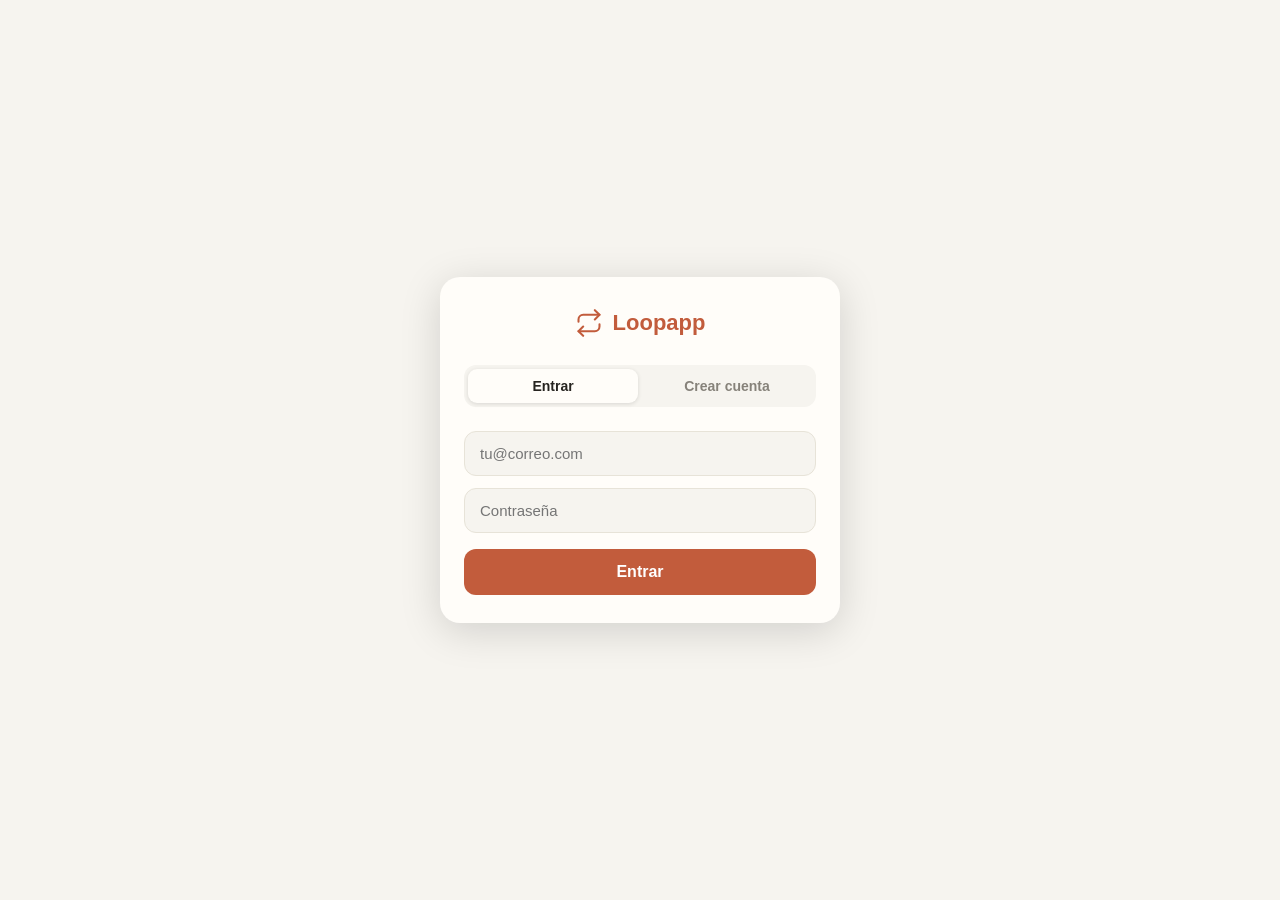
==== commit 381b6216: "Fase 2: cuentas obligatorias + sync servidor + freemium 10 loops - Login/registro con correo+contras" ====
--- a/index.html
+++ b/index.html
@@ -37,6 +37,9 @@
   <!-- Input oculto para importar respaldo -->
   <input id="import-file" type="file" accept="application/json,.json" hidden />
 
+  <!-- Pantalla de autenticación (cubre todo hasta que el usuario inicia sesión) -->
+  <div id="auth-screen" hidden></div>
+
   <script src="config.js"></script>
   <script src="app.js"></script>
 </body>
--- a/styles.css
+++ b/styles.css
@@ -49,10 +49,48 @@
 .sum .red { color: var(--overdue); font-weight: 700; }
 
 /* ---------- Segmented filtro ---------- */
-.seg { display: flex; gap: 6px; margin: 14px 16px 4px; }
-.seg button { flex: 1; border: 1px solid var(--line); background: transparent; color: var(--dim);
-  padding: 8px; border-radius: 10px; font-size: 12.5px; font-weight: 700; font-family: inherit; cursor: pointer; }
+.seg { display: flex; gap: 6px; margin: 14px 16px 4px; overflow-x: auto; scrollbar-width: none; }
+.seg::-webkit-scrollbar { display: none; }
+.seg button { flex: 0 0 auto; border: 1px solid var(--line); background: transparent; color: var(--dim);
+  padding: 8px 15px; border-radius: 10px; font-size: 12.5px; font-weight: 700; font-family: inherit; cursor: pointer; white-space: nowrap; }
 .seg button.on { background: var(--text); border-color: var(--text); color: var(--bg); }
+
+/* ---------- Categoría: menú desplegable ---------- */
+.catbar { position: relative; margin: 12px 16px 2px; }
+.catsel { width: 100%; display: flex; align-items: center; gap: 9px; background: var(--panel); border: 1px solid var(--line); color: var(--text);
+  border-radius: 11px; padding: 11px 13px; font-family: inherit; font-size: 14px; font-weight: 700; cursor: pointer; }
+.catsel > svg:first-child { width: 17px; height: 17px; }
+.catsel span { flex: 1; text-align: left; }
+.catsel > svg:last-child { width: 16px; height: 16px; color: var(--dim); }
+.catmenu { position: absolute; top: calc(100% + 6px); left: 0; right: 0; z-index: 30; background: var(--panel); border: 1px solid var(--line);
+  border-radius: 13px; box-shadow: var(--shadow); padding: 6px; max-height: 340px; overflow-y: auto; }
+.catmenu[hidden] { display: none; }
+.catopt { width: 100%; display: flex; align-items: center; gap: 11px; background: transparent; border: none; color: var(--text);
+  padding: 10px 11px; border-radius: 9px; font-family: inherit; font-size: 14px; font-weight: 600; cursor: pointer; text-align: left; }
+.catopt svg { width: 17px; height: 17px; color: var(--dim); flex: 0 0 auto; }
+.catopt:hover { background: var(--line2); }
+.catopt.on { background: var(--accent-tint); color: var(--accent); } .catopt.on svg { color: var(--accent); }
+
+/* ---------- Categorías en Ajustes ---------- */
+.catlist { display: flex; flex-direction: column; margin-bottom: 8px; }
+.catrow { display: flex; align-items: center; gap: 11px; padding: 11px 2px; border-bottom: 1px solid var(--line2); font-size: 14px; font-weight: 600; }
+.catrow > svg { width: 17px; height: 17px; color: var(--dim); flex: 0 0 auto; }
+.catrow span { flex: 1; }
+.catedit { background: transparent; border: none; color: var(--dim); cursor: pointer; padding: 4px; display: flex; }
+.catedit svg { width: 16px; height: 16px; }
+.catedit:hover { color: var(--accent); }
+.catdel { background: transparent; border: none; color: var(--overdue); cursor: pointer; padding: 4px; display: flex; }
+.catdel svg { width: 16px; height: 16px; }
+
+/* ---------- Suscripción webcal ---------- */
+.weburl { padding: 10px 2px 4px; }
+.wl-tl { display: flex; align-items: center; gap: 6px; font-size: 13.5px; font-weight: 700; color: var(--ok); margin-bottom: 9px; }
+.wl-tl svg { width: 15px; height: 15px; }
+.weburl input { width: 100%; background: var(--bg); border: 1px solid var(--line); color: var(--dim); border-radius: 9px;
+  padding: 9px 11px; font-size: 11.5px; font-family: inherit; -webkit-appearance: none; }
+.wl-actions { display: flex; gap: 8px; margin-top: 9px; flex-wrap: wrap; }
+.wl-btn { background: var(--accent); color: #fff; border: none; border-radius: 9px; padding: 9px 13px; font-size: 12.5px; font-weight: 700; cursor: pointer; font-family: inherit; }
+.wl-btn.ghost { background: var(--bg); border: 1px solid var(--line); color: var(--text); }
 
 /* ---------- Buscador ---------- */
 .search-input { width: calc(100% - 32px); margin: 10px 16px 0; background-color: var(--panel);
@@ -64,20 +102,22 @@
 
 /* ---------- Lista (Inicio) ---------- */
 .list { margin: 6px 6px 0; }
-.row { display: flex; align-items: center; gap: 13px; padding: 14px 12px; border-bottom: 1px solid var(--line2);
-  position: relative; cursor: pointer; }
-.row::before { content: ""; position: absolute; left: 0; top: 13px; bottom: 13px; width: 3px; border-radius: 3px; background: var(--st); }
+.row { display: flex; flex-direction: column; gap: 11px; padding: 14px 12px; border-bottom: 1px solid var(--line2); cursor: pointer; }
 .row:active { background: var(--line2); }
+.row-top { display: flex; align-items: center; gap: 13px; }
+.rowbar { height: 7px; border-radius: 999px; background: var(--line2); overflow: hidden; }
+.rowbar > i { display: block; height: 100%; border-radius: 999px; background: var(--st); transition: width .4s ease; }
 .row .ic { width: 38px; height: 38px; border-radius: 11px; border: 1px solid var(--line); background: var(--panel);
   display: flex; align-items: center; justify-content: center; color: var(--text); flex: 0 0 auto; }
 .row .ic svg { width: 19px; height: 19px; }
 .row .mid { flex: 1; min-width: 0; }
 .row .mid .t { font-size: 15px; font-weight: 700; line-height: 1.2; white-space: nowrap; overflow: hidden; text-overflow: ellipsis; }
 .row .mid .m { font-size: 12px; color: var(--dim); margin-top: 3px; display: flex; align-items: center; gap: 7px; flex-wrap: wrap; }
+.row .mid .note { font-size: 11.5px; color: var(--dim); margin-top: 3px; white-space: nowrap; overflow: hidden; text-overflow: ellipsis; opacity: .85; }
 .tag { font-size: 10.5px; font-weight: 800; letter-spacing: .3px; padding: 2px 7px; border-radius: 999px; text-transform: uppercase; }
 .tag.manual { background: var(--accent-tint); color: var(--accent-soft); }
-.tag.auto { background: #e7edf2; color: var(--auto); }
-.tag.task { background: #e9efe7; color: var(--ok); }
+.tag.auto { background: rgba(94,127,156,.16); color: var(--auto); }
+.tag.task { background: rgba(95,138,85,.18); color: var(--ok); }
 .row .right { text-align: right; flex: 0 0 auto; }
 .row .right .cd { font-family: var(--serif); font-size: 20px; font-weight: 600; color: var(--st); line-height: 1; font-variant-numeric: tabular-nums; }
 .row .right .cl { font-size: 11px; color: var(--dim); margin-top: 3px; }
@@ -86,6 +126,20 @@
   display: flex; align-items: center; justify-content: center; color: transparent; background: var(--panel); }
 .chk svg { width: 15px; height: 15px; }
 .chk:hover { border-color: var(--ok); color: var(--ok); }
+.undo-btn { width: 30px; height: 30px; border-radius: 50%; border: 1px solid var(--line); background: var(--panel);
+  display: flex; align-items: center; justify-content: center; color: var(--dim); flex: 0 0 auto; cursor: pointer; }
+.undo-btn svg { width: 14px; height: 14px; }
+.undo-btn:hover { border-color: var(--accent); color: var(--accent); }
+
+/* ---------- Onboarding ---------- */
+.welcome { text-align: center; padding: 56px 28px; }
+.wc-logo { display: inline-flex; color: var(--accent); background: var(--accent-tint); width: 72px; height: 72px;
+  border-radius: 22px; align-items: center; justify-content: center; }
+.wc-logo svg { width: 34px; height: 34px; }
+.welcome h2 { font-family: var(--serif); font-size: 24px; font-weight: 600; margin: 18px 0 8px; }
+.welcome p { color: var(--dim); font-size: 14px; line-height: 1.6; max-width: 340px; margin: 0 auto 24px; }
+.welcome .btn { max-width: 280px; margin: 0 auto; }
+.wc-link { display: block; margin: 14px auto 0; background: none; border: none; color: var(--accent); font-size: 13.5px; font-weight: 700; cursor: pointer; font-family: inherit; }
 
 /* ---------- Empty ---------- */
 .empty { text-align: center; padding: 70px 24px; color: var(--dim); }
@@ -110,8 +164,19 @@
 .brk-row .bn { flex: 1; display: flex; align-items: center; gap: 9px; }
 .brk-row .bn svg { width: 16px; height: 16px; color: var(--dim); }
 .brk-row .bv { font-weight: 700; }
-.bar { height: 7px; border-radius: 999px; background: var(--line2); overflow: hidden; margin-top: 4px; }
+.bar { height: 9px; border-radius: 999px; background: var(--line2); overflow: hidden; margin-top: 6px; }
 .bar > i { display: block; height: 100%; border-radius: 999px; background: var(--accent); }
+/* ---------- Gráficas (Estadísticas) ---------- */
+.statusbar { display: flex; height: 14px; border-radius: 999px; overflow: hidden; background: var(--line2); }
+.statusbar span { display: block; }
+.legend { display: flex; flex-wrap: wrap; gap: 12px; margin-top: 11px; font-size: 12px; color: var(--dim); font-weight: 600; }
+.legend span { display: inline-flex; align-items: center; gap: 6px; }
+.legend i { width: 9px; height: 9px; border-radius: 50%; display: inline-block; }
+.chart { display: flex; align-items: flex-end; gap: 8px; height: 150px; padding: 8px 4px 0; }
+.chart-col { flex: 1; display: flex; flex-direction: column; align-items: center; justify-content: flex-end; height: 100%; }
+.chart-bar { width: 64%; min-height: 3px; background: var(--accent); border-radius: 6px 6px 0 0; }
+.chart-n { font-size: 11px; font-weight: 700; color: var(--text); margin-top: 5px; }
+.chart-l { font-size: 10.5px; color: var(--dim); text-transform: capitalize; }
 
 /* ---------- Calendario ---------- */
 .cal-head { display: flex; align-items: center; justify-content: space-between; margin: 14px 18px 12px; }
@@ -124,11 +189,26 @@
 .cal-cell { aspect-ratio: 1; background: var(--panel); border: 1px solid var(--line); border-radius: 10px; padding: 5px;
   font-size: 12px; display: flex; flex-direction: column; gap: 3px; }
 .cal-cell.empty { background: transparent; border: none; }
-.cal-cell.today { border-color: var(--accent); }
+.cal-cell.today { border-color: var(--accent); box-shadow: 0 0 0 1px var(--accent); }
+.cal-cell.filled { border-color: transparent; }
 .cal-cell .dn { color: var(--dim); font-weight: 600; }
 .cal-cell.today .dn { color: var(--accent); }
-.cal-dots { display: flex; flex-wrap: wrap; gap: 2px; }
-.cal-dots .d { width: 7px; height: 7px; border-radius: 50%; }
+.cal-cell.filled .dn { color: #fff; font-weight: 700; text-shadow: 0 1px 2px rgba(0,0,0,.32); }
+.cal-cell.filled.today .dn { color: #fff; }
+.cal-cell[data-date] { cursor: pointer; }
+.cal-cell.sel { box-shadow: 0 0 0 2px var(--accent); }
+.day-detail { margin: 18px 6px 0; border-top: 1px solid var(--line); padding-top: 8px; }
+.dd-head { display: flex; align-items: center; justify-content: space-between; gap: 10px; padding: 6px 12px; }
+.dd-head h4 { font-family: var(--serif); font-size: 16px; font-weight: 600; text-transform: capitalize; }
+.dd-add { display: inline-flex; align-items: center; gap: 6px; background: var(--accent-tint); color: var(--accent); border: none;
+  border-radius: 999px; padding: 7px 12px; font-size: 12.5px; font-weight: 700; cursor: pointer; font-family: inherit; white-space: nowrap; }
+.dd-add svg { width: 14px; height: 14px; }
+.dd-empty { color: var(--dim); font-size: 13px; padding: 22px; text-align: center; line-height: 1.5; }
+.agenda-day { margin-top: 6px; }
+.ag-h { font-family: var(--serif); font-size: 15px; font-weight: 600; padding: 12px 16px 2px; text-transform: capitalize;
+  display: flex; align-items: center; justify-content: space-between; }
+.ag-c { font-family: var(--sans, inherit); font-size: 12px; font-weight: 700; color: var(--dim); background: var(--accent-tint);
+  border-radius: 999px; min-width: 22px; text-align: center; padding: 2px 7px; text-transform: none; }
 
 /* ---------- Ajustes ---------- */
 .opt { display: flex; align-items: center; gap: 13px; width: calc(100% - 32px); margin: 0 16px; padding: 14px 4px;
@@ -136,6 +216,25 @@
   font-family: inherit; font-size: 14.5px; font-weight: 600; color: var(--text); cursor: pointer; text-align: left; }
 .opt svg { width: 18px; height: 18px; color: var(--dim); flex: 0 0 auto; }
 .opt.danger { color: var(--overdue); } .opt.danger svg { color: var(--overdue); }
+.opt[hidden] { display: none; }
+.pref { display: flex; align-items: center; justify-content: space-between; gap: 12px; padding: 12px 2px; border-bottom: 1px solid var(--line2); }
+.pref .pl .tl { font-size: 14px; font-weight: 600; }
+.pref .pl .ts { font-size: 11.5px; color: var(--dim); margin-top: 2px; }
+.pref select, .pref input { background: var(--bg); border: 1px solid var(--line); color: var(--text); border-radius: 9px;
+  padding: 9px 10px; font-family: inherit; font-size: 13.5px; flex: 0 0 auto;
+  -webkit-appearance: none; appearance: none; -webkit-text-fill-color: var(--text); }
+.pref select { padding-right: 30px;
+  background-image: url("data:image/svg+xml,%3Csvg xmlns='http://www.w3.org/2000/svg' viewBox='0 0 24 24' fill='none' stroke='%2386827a' stroke-width='2' stroke-linecap='round' stroke-linejoin='round'%3E%3Cpolyline points='6 9 12 15 18 9'/%3E%3C/svg%3E");
+  background-repeat: no-repeat; background-position: right 9px center; background-size: 13px; }
+.pref input[type="number"] { width: 64px; text-align: center; }
+
+.rec-hint { font-size: 12px; color: var(--dim); margin-top: 8px; }
+.sortbar { display: flex; align-items: center; justify-content: space-between; gap: 10px; margin: 10px 16px 2px; }
+.sortbar span { font-size: 13px; color: var(--dim); font-weight: 600; }
+.sortbar select { -webkit-appearance: none; appearance: none; background: var(--panel); border: 1px solid var(--line); color: var(--text);
+  border-radius: 10px; padding: 9px 32px 9px 13px; font-family: inherit; font-size: 13.5px; font-weight: 600; cursor: pointer;
+  background-image: url("data:image/svg+xml,%3Csvg xmlns='http://www.w3.org/2000/svg' viewBox='0 0 24 24' fill='none' stroke='%2386827a' stroke-width='2' stroke-linecap='round' stroke-linejoin='round'%3E%3Cpolyline points='6 9 12 15 18 9'/%3E%3C/svg%3E");
+  background-repeat: no-repeat; background-position: right 11px center; background-size: 13px; }
 
 /* ---------- Drawer ---------- */
 .scrim { position: fixed; inset: 0; background: rgba(38,36,32,.34); z-index: 40; }
@@ -160,15 +259,22 @@
 .modal-overlay[hidden] { display: none; }
 @media (min-width: 560px) { .modal-overlay { align-items: center; } }
 .modal { background: var(--panel); border: 1px solid var(--line); border-radius: 22px 22px 0 0; width: 100%; max-width: 560px;
-  max-height: 92vh; overflow-y: auto; padding: 24px; box-shadow: var(--shadow); }
+  max-height: 92vh; overflow-y: auto; padding: 24px 24px max(24px, env(safe-area-inset-bottom)); box-shadow: var(--shadow); }
 @media (min-width: 560px) { .modal { border-radius: 22px; } }
 .modal h2 { font-family: var(--serif); font-size: 20px; font-weight: 600; margin-bottom: 4px; }
 .modal .modal-sub { font-size: 13px; color: var(--dim); margin-bottom: 18px; }
 .field { margin-bottom: 15px; }
 .field > label { display: block; font-size: 12px; font-weight: 700; color: var(--dim); margin-bottom: 7px; text-transform: uppercase; letter-spacing: .5px; }
-.field input, .field select { width: 100%; background: var(--bg); border: 1px solid var(--line); color: var(--text);
-  padding: 12px 14px; border-radius: 11px; font-size: 15px; font-family: inherit; }
-.field input:focus, .field select:focus { outline: none; border-color: var(--accent); background: var(--panel); }
+.field input, .field select, .field textarea { width: 100%; background: var(--bg); border: 1px solid var(--line); color: var(--text);
+  padding: 12px 14px; border-radius: 11px; font-size: 15px; font-family: inherit; min-height: 48px;
+  -webkit-appearance: none; appearance: none; -webkit-text-fill-color: var(--text); }
+.field textarea { min-height: 60px; resize: vertical; line-height: 1.4; }
+.field textarea:focus { outline: none; border-color: var(--accent); background-color: var(--panel); }
+.field input[type="date"] { text-align: left; }
+.field select { padding-right: 38px;
+  background-image: url("data:image/svg+xml,%3Csvg xmlns='http://www.w3.org/2000/svg' viewBox='0 0 24 24' fill='none' stroke='%2386827a' stroke-width='2' stroke-linecap='round' stroke-linejoin='round'%3E%3Cpolyline points='6 9 12 15 18 9'/%3E%3C/svg%3E");
+  background-repeat: no-repeat; background-position: right 13px center; background-size: 14px; }
+.field input:focus, .field select:focus { outline: none; border-color: var(--accent); background-color: var(--panel); }
 .field-row { display: flex; gap: 12px; } .field-row .field { flex: 1; }
 .toggle-row { display: flex; align-items: center; justify-content: space-between; background: var(--bg); border: 1px solid var(--line);
   border-radius: 11px; padding: 12px 14px; }
@@ -187,13 +293,251 @@
 .cat-picker button svg { width: 17px; height: 17px; color: var(--dim); }
 .cat-picker button.sel { border-color: var(--accent); background: var(--accent-tint); color: var(--accent); }
 .cat-picker button.sel svg { color: var(--accent); }
+.form-actions { display: flex; flex-wrap: wrap; gap: 8px; margin: 4px 0 16px; }
+.fa-btn { flex: 1 1 calc(50% - 4px); display: inline-flex; align-items: center; justify-content: center; gap: 7px;
+  background: var(--bg); border: 1px solid var(--line); color: var(--text); border-radius: 11px; padding: 11px;
+  font-size: 13px; font-weight: 600; cursor: pointer; font-family: inherit; }
+.fa-btn svg { width: 15px; height: 15px; color: var(--dim); }
+.fa-btn:active { transform: scale(.97); }
 .modal-actions { display: flex; gap: 10px; margin-top: 22px; }
 .btn { flex: 1; padding: 13px; border-radius: 12px; border: none; font-size: 15px; font-weight: 700; cursor: pointer; font-family: inherit; }
+.btn svg { width: 16px; height: 16px; }
 .btn-primary { background: var(--accent); color: #fff; } .btn-primary:hover { background: var(--accent-soft); }
 .btn-ghost { background: var(--bg); border: 1px solid var(--line); color: var(--text); }
 .btn-danger { background: transparent; border: 1px solid var(--overdue); color: var(--overdue); }
+
+/* ---------- Selector de temas (Ajustes) ---------- */
+.themes { margin: 8px 16px 16px; }
+.themes h4 { font-size: 12px; font-weight: 800; letter-spacing: .5px; text-transform: uppercase; color: var(--dim); margin-bottom: 10px; }
+.swatches { display: flex; gap: 12px; flex-wrap: wrap; }
+.swatch { width: 56px; cursor: pointer; text-align: center; }
+.swatch .sw { height: 48px; border-radius: 13px; border: 2px solid var(--line); position: relative; overflow: hidden; }
+.swatch .sw::after { content: ""; position: absolute; right: 7px; bottom: 7px; width: 16px; height: 16px; border-radius: 50%; background: var(--swa); }
+.swatch.sel .sw { border-color: var(--accent); box-shadow: 0 0 0 2px var(--accent-tint); }
+.swatch .lb { font-size: 11px; color: var(--dim); margin-top: 6px; font-weight: 600; }
+
+/* ---------- Temas ---------- */
+body[data-theme="noche"] {
+  --bg:#1b1916; --panel:#252119; --line:#383229; --line2:#2d2820; --text:#efe9df; --dim:#a59d8d;
+  --accent:#d98a63; --accent-soft:#c6794f; --accent-tint:#3a2e25; --shadow:0 1px 2px rgba(0,0,0,.3), 0 10px 30px rgba(0,0,0,.35);
+}
+body[data-theme="menta"] {
+  --bg:#eef4ef; --panel:#ffffff; --line:#d9e3da; --line2:#e6ede7; --text:#1f2a22; --dim:#6f7d74;
+  --accent:#3f8f6f; --accent-soft:#357a5f; --accent-tint:#e3efe8;
+}
+body[data-theme="lavanda"] {
+  --bg:#f2eff8; --panel:#ffffff; --line:#e0dbed; --line2:#ebe7f3; --text:#26222e; --dim:#7c7689;
+  --accent:#7c6bb0; --accent-soft:#6c5aa0; --accent-tint:#ece6f5;
+}
+body[data-theme="oceano"] {
+  --bg:#eef2f6; --panel:#ffffff; --line:#d8e0e8; --line2:#e6ebf0; --text:#1e2630; --dim:#6c7681;
+  --accent:#3f74a8; --accent-soft:#356494; --accent-tint:#e2ebf3;
+}
 
 @keyframes fadeUp { from { opacity: 0; transform: translateY(6px); } to { opacity: 1; transform: none; } }
 .row, .stat, .brk-row { animation: fadeUp .2s ease both; }
 @media (prefers-reduced-motion: reduce) { .row, .stat, .brk-row, .drawer { animation: none; transition: none; } }
 ::-webkit-scrollbar { width: 6px; height: 6px; } ::-webkit-scrollbar-thumb { background: var(--line); border-radius: 3px; }
+
+/* ===========================================================
+   Móvil: áreas seguras y taps
+   =========================================================== */
+body { -webkit-tap-highlight-color: transparent; }
+.hd { padding-top: max(22px, env(safe-area-inset-top)); }
+
+/* ===========================================================
+   TELÉFONO (base, < 760px) — táctil, una columna, menú deslizable
+   El diseño base ya está optimizado para iPhone/Android:
+   targets grandes, safe-areas, sin efectos de hover.
+   =========================================================== */
+
+/* ===========================================================
+   TABLET (760–1099px) — más aire, dos columnas, menú deslizable
+   =========================================================== */
+@media (min-width: 760px) and (max-width: 1099px) {
+  #app { max-width: 740px; padding: 0 24px 64px; }
+  .hd { padding-left: 4px; padding-right: 4px; }
+  .list { display: grid; grid-template-columns: 1fr 1fr; column-gap: 18px; }
+  .stat-grid { grid-template-columns: repeat(3, 1fr); }
+  .sum, .catbar, .seg, .search-input { max-width: 620px; }
+  .hero { max-width: 580px; margin-left: auto; margin-right: auto; }
+  .cal-grid { max-width: 660px; margin-left: auto; margin-right: auto; }
+  .day-detail, .agenda-day { max-width: 660px; margin-left: auto; margin-right: auto; }
+  .insights, .statusbar, .chart { max-width: 660px; }
+  .drawer { width: 60%; max-width: 380px; }
+  .modal { max-width: 600px; }
+  .newbtn { padding: 10px 18px; }
+}
+
+/* ===========================================================
+   ESCRITORIO (≥ 1100px) — barra lateral fija, multicolumna, ratón
+   =========================================================== */
+@media (min-width: 1100px) {
+  .burger { display: none; }
+  .scrim { display: none !important; }
+  .drawer { position: fixed; top: 0; left: 0; bottom: 0; width: 256px; transform: none !important;
+    box-shadow: none; border-right: 1px solid var(--line); padding: 26px 16px; overflow-y: auto; }
+  #app { margin-left: 256px; max-width: 1000px; padding: 0 40px 56px; }
+  .hd { padding-left: 6px; padding-right: 6px; }
+  .list { display: grid; grid-template-columns: 1fr 1fr; column-gap: 26px; row-gap: 0; }
+  .stat-grid { grid-template-columns: repeat(3, 1fr); }
+  .catbar, .seg, .search-input { max-width: 600px; }
+  .hero { max-width: 640px; }
+  .cal-grid { max-width: 720px; }
+  .modal { max-width: 620px; }
+}
+/* Pantallas muy anchas: aprovechar el espacio con 3 columnas */
+@media (min-width: 1500px) {
+  #app { margin-left: 300px; max-width: 1200px; }
+  .list { grid-template-columns: 1fr 1fr 1fr; column-gap: 22px; }
+  body[data-layout="comfy"] .list { grid-template-columns: 1fr 1fr; }
+}
+
+/* ===========================================================
+   PUNTERO FINO (ratón / trackpad) — afecta solo a desktop/laptop,
+   NO a iPhone/Android. Estados :hover y micro-interacciones.
+   =========================================================== */
+@media (hover: hover) and (pointer: fine) {
+  .row { transition: transform .12s ease, box-shadow .14s ease, border-color .14s ease; }
+  .row:hover { transform: translateY(-1px); border-color: var(--line2); box-shadow: 0 4px 14px rgba(0,0,0,.06); }
+  .nav a:hover { background: var(--accent-tint); }
+  .opt:hover, .fa-btn:hover, .lay:hover, .wl-btn:hover { background: var(--accent-tint); border-color: var(--line2); }
+  .chk:hover { background: var(--ok); border-color: var(--ok); color: #fff; }
+  .iconbtn:hover, .undo-btn:hover { background: var(--accent-tint); color: var(--accent); }
+  .cal-cell[data-date]:hover { outline: 2px solid var(--accent); outline-offset: -2px; cursor: pointer; }
+  .swatch:hover .sw { transform: scale(1.05); }
+  .newbtn:hover, .btn-primary:hover { filter: brightness(1.05); }
+}
+
+/* ===========================================================
+   Selector de diseño (Ajustes)
+   =========================================================== */
+.layouts { display: flex; gap: 8px; }
+.lay { flex: 1; display: flex; flex-direction: column; align-items: center; gap: 7px; background: var(--panel); border: 1px solid var(--line);
+  border-radius: 13px; padding: 14px 8px; cursor: pointer; font-family: inherit; font-size: 12.5px; font-weight: 600; color: var(--text); }
+.lay svg { width: 20px; height: 20px; color: var(--dim); }
+.lay.sel { border-color: var(--accent); background: var(--accent-tint); color: var(--accent); }
+.lay.sel svg { color: var(--accent); }
+
+/* ===========================================================
+   Diseño: Cómodo (elementos más grandes)
+   =========================================================== */
+body[data-layout="comfy"] .row { padding: 18px 14px; gap: 14px; }
+body[data-layout="comfy"] .row .ic { width: 46px; height: 46px; border-radius: 13px; }
+body[data-layout="comfy"] .row .ic svg { width: 23px; height: 23px; }
+body[data-layout="comfy"] .row .mid .t { font-size: 17px; }
+body[data-layout="comfy"] .row .mid .m { font-size: 13px; }
+body[data-layout="comfy"] .row .right .cd { font-size: 25px; }
+body[data-layout="comfy"] .rowbar { height: 9px; }
+body[data-layout="comfy"] .chk { width: 34px; height: 34px; }
+body[data-layout="comfy"] .chk svg { width: 18px; height: 18px; }
+body[data-layout="comfy"] .newbtn { padding: 11px 18px; font-size: 15px; }
+body[data-layout="comfy"] .catsel { padding: 14px 16px; font-size: 15.5px; }
+body[data-layout="comfy"] .seg button { padding: 11px 18px; font-size: 14px; }
+body[data-layout="comfy"] .search-input { padding: 14px 16px 14px 44px; font-size: 16px; }
+body[data-layout="comfy"] .btn { padding: 16px; font-size: 16px; }
+body[data-layout="comfy"] .fa-btn { padding: 14px; font-size: 14px; }
+body[data-layout="comfy"] .opt { padding: 16px 4px; font-size: 15.5px; }
+body[data-layout="comfy"] .nav a { padding: 14px 12px; font-size: 16px; }
+body[data-layout="comfy"] .dd-add { padding: 9px 14px; font-size: 13.5px; }
+
+/* ===========================================================
+   Diseño: Tarjetas (vista visual)
+   =========================================================== */
+body[data-layout="cards"] .list { display: grid; grid-template-columns: repeat(auto-fill, minmax(230px, 1fr)); gap: 12px; margin: 10px 14px 0; }
+body[data-layout="cards"] .row { border: 1px solid var(--line); border-radius: 16px; background: var(--panel); padding: 15px; box-shadow: var(--shadow); }
+body[data-layout="cards"] .row:active { background: var(--panel); }
+
+/* ===========================================================
+   Estadísticas: bloque de Resumen (insights)
+   =========================================================== */
+.insights { display: flex; flex-direction: column; gap: 2px; }
+.ins-row { display: flex; align-items: center; gap: 11px; padding: 9px 2px; font-size: 13.5px; color: var(--text);
+  border-bottom: 1px solid var(--line); }
+.ins-row:last-child { border-bottom: none; }
+.ins-row b { font-weight: 700; }
+.ins-ic { flex: 0 0 30px; width: 30px; height: 30px; display: inline-flex; align-items: center; justify-content: center;
+  border-radius: 9px; background: var(--accent-tint); color: var(--accent); }
+.ins-ic svg { width: 16px; height: 16px; }
+.ins-bad { color: var(--overdue); font-weight: 700; }
+
+/* Datos y respaldo: línea de resumen */
+.data-info { font-size: 12.5px; color: var(--dim); padding: 2px 2px 10px; }
+
+/* ===========================================================
+   Filtros: categoría + búsqueda en la misma línea (tablet/desktop)
+   En teléfono se apilan como antes.
+   =========================================================== */
+.filters { display: flex; flex-direction: column; }
+@media (min-width: 760px) {
+  .filters { flex-direction: row; flex-wrap: wrap; align-items: center; gap: 10px; padding: 12px 16px 4px; max-width: 760px; }
+  .filters .catbar { order: 1; flex: 1 1 240px; margin: 0; }
+  .filters .search-input { order: 2; flex: 1 1 240px; width: auto; margin: 0; }
+  .filters .seg { order: 3; flex: 0 0 100%; margin: 6px 0 2px; max-width: none; }
+}
+
+/* ===========================================================
+   Pantalla de autenticación
+   =========================================================== */
+#auth-screen {
+  position: fixed; inset: 0; z-index: 1000;
+  background: var(--bg);
+  display: flex; align-items: center; justify-content: center;
+  padding: 24px 16px;
+}
+.auth-box {
+  width: 100%; max-width: 400px;
+  background: var(--panel);
+  border-radius: 20px;
+  padding: 32px 24px 28px;
+  box-shadow: 0 8px 40px rgba(0,0,0,.15);
+}
+.auth-logo {
+  display: flex; align-items: center; gap: 10px;
+  justify-content: center;
+  font-size: 22px; font-weight: 700; color: var(--accent);
+  margin-bottom: 28px;
+}
+.auth-logo svg { width: 28px; height: 28px; color: var(--accent); }
+.auth-tabs {
+  display: flex; gap: 4px;
+  background: var(--bg);
+  border-radius: 12px;
+  padding: 4px;
+  margin-bottom: 24px;
+}
+.auth-tabs button {
+  flex: 1; padding: 9px; border: none; border-radius: 9px;
+  background: transparent; cursor: pointer;
+  font-size: 14px; font-weight: 600; color: var(--dim);
+  transition: background .15s, color .15s;
+}
+.auth-tabs button.act {
+  background: var(--panel);
+  color: var(--text);
+  box-shadow: 0 1px 4px rgba(0,0,0,.12);
+}
+#auth-form { display: flex; flex-direction: column; gap: 12px; }
+#auth-form input {
+  width: 100%; box-sizing: border-box;
+  padding: 13px 15px; border-radius: 12px;
+  border: 1.5px solid var(--line);
+  background: var(--bg); color: var(--text);
+  font-size: 15px;
+  outline: none; transition: border-color .15s;
+}
+#auth-form input:focus { border-color: var(--accent); }
+.auth-btn {
+  width: 100%; padding: 14px;
+  background: var(--accent); color: #fff;
+  border: none; border-radius: 12px;
+  font-size: 16px; font-weight: 700;
+  cursor: pointer; margin-top: 4px;
+  transition: opacity .15s;
+}
+.auth-btn:disabled { opacity: .5; cursor: default; }
+.auth-err {
+  font-size: 13px; color: var(--overdue);
+  background: color-mix(in srgb, var(--overdue) 10%, transparent);
+  border-radius: 8px; padding: 8px 12px;
+}
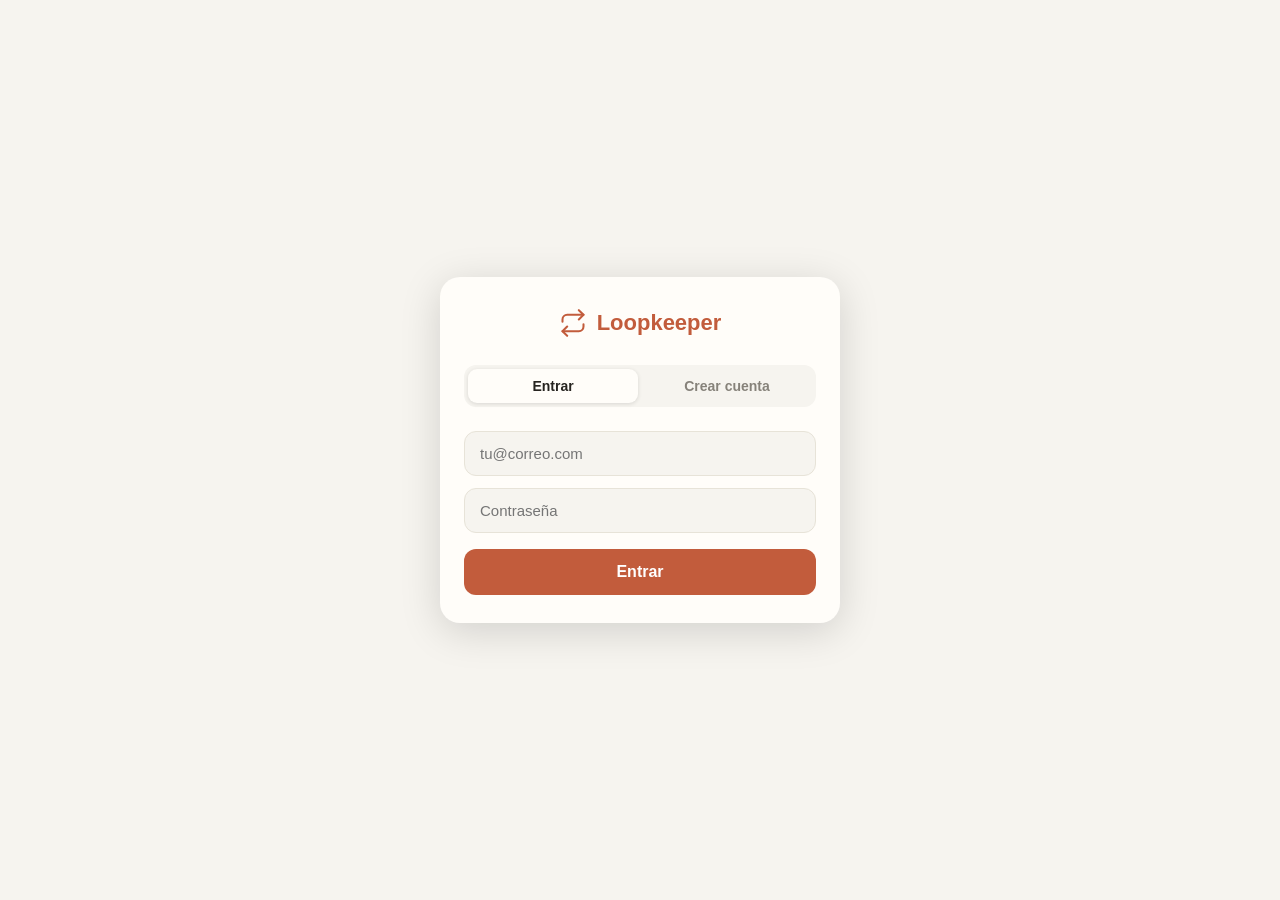
==== commit dacf415d: "Renombrar la app a Loopkeeper (cabecera, menú, manifest, avisos, bienvenida y respaldos)" ====
--- a/index.html
+++ b/index.html
@@ -4,16 +4,20 @@
   <meta charset="UTF-8" />
   <meta name="viewport" content="width=device-width, initial-scale=1.0, viewport-fit=cover" />
   <meta name="theme-color" content="#f6f4ef" />
-  <title>Loopapp — Todo lo que se repite, a la vista</title>
+  <title>Loopkeeper — Todo lo que se repite, a la vista</title>
   <link rel="manifest" href="manifest.webmanifest" />
+  <link rel="preconnect" href="https://fonts.googleapis.com" />
+  <link rel="preconnect" href="https://fonts.gstatic.com" crossorigin />
+  <link rel="stylesheet" href="https://fonts.googleapis.com/css2?family=Poppins:wght@700;800&display=swap" />
   <link rel="stylesheet" href="styles.css" />
 </head>
 <body>
   <div id="app">
     <header class="hd">
       <button class="burger" id="menu-toggle" aria-label="Menú" data-ico="menu"></button>
+      <button class="avatar" id="avatar" aria-label="Foto de perfil" title="Toca para cambiar tu foto"></button>
       <div class="brand">
-        <h1>Loopapp</h1>
+        <h1>Loopkeeper</h1>
         <p id="greeting">Todo lo que se repite, a la vista</p>
       </div>
       <button class="newbtn" id="add-btn"><span data-ico="plus"></span> Nuevo</button>
@@ -25,7 +29,7 @@
   <!-- Menú lateral -->
   <div class="scrim" id="scrim" hidden></div>
   <nav class="drawer" id="drawer" aria-label="Navegación">
-    <div class="dhead"><span class="lg" data-ico="repeat"></span><h2>Loopapp</h2></div>
+    <div class="dhead"><span class="lg" data-ico="repeat"></span><h2>Loopkeeper</h2></div>
     <div class="nav" id="nav"></div>
   </nav>
 
@@ -34,8 +38,14 @@
     <div class="modal" id="modal"></div>
   </div>
 
+  <!-- Input oculto para la foto de perfil -->
+  <input id="avatar-file" type="file" accept="image/*" hidden />
+
   <!-- Input oculto para importar respaldo -->
   <input id="import-file" type="file" accept="application/json,.json" hidden />
+
+  <!-- Input oculto para importar por foto (cámara o galería) -->
+  <input id="photo-file" type="file" accept="image/*" capture="environment" hidden />
 
   <!-- Pantalla de autenticación (cubre todo hasta que el usuario inicia sesión) -->
   <div id="auth-screen" hidden></div>
--- a/styles.css
+++ b/styles.css
@@ -18,6 +18,7 @@
 
   --serif: ui-serif, "Iowan Old Style", Georgia, "Times New Roman", serif;
   --sans: -apple-system, BlinkMacSystemFont, "Segoe UI", Roboto, Helvetica, Arial, sans-serif;
+  --logo: "Poppins", -apple-system, BlinkMacSystemFont, "Segoe UI", Roboto, sans-serif;
   --shadow: 0 1px 2px rgba(38,36,32,.04), 0 10px 30px rgba(38,36,32,.07);
 }
 * { box-sizing: border-box; margin: 0; padding: 0; }
@@ -30,8 +31,15 @@
 .burger { width: 40px; height: 40px; border: 1px solid var(--line); border-radius: 11px; background: var(--panel);
   display: flex; align-items: center; justify-content: center; color: var(--text); cursor: pointer; flex: 0 0 auto; }
 .burger svg { width: 18px; height: 18px; }
+.avatar { width: 42px; height: 42px; flex: 0 0 auto; border-radius: 12px; border: 1px solid var(--line);
+  background: var(--panel) center / cover no-repeat; cursor: pointer; padding: 0; overflow: hidden;
+  display: flex; align-items: center; justify-content: center; color: var(--dim);
+  background-image: url("data:image/svg+xml,%3Csvg xmlns='http://www.w3.org/2000/svg' viewBox='0 0 24 24' fill='none' stroke='%2386827a' stroke-width='1.7' stroke-linecap='round' stroke-linejoin='round'%3E%3Ccircle cx='12' cy='8' r='4'/%3E%3Cpath d='M4 21c0-4 4-6 8-6s8 2 8 6'/%3E%3C/svg%3E");
+  background-size: 22px; background-position: center; }
+.avatar.has-img { background-size: cover; border-color: var(--accent); }
+.avatar:active { transform: scale(.96); }
 .brand { min-width: 0; }
-.brand h1 { font-family: var(--serif); font-size: 22px; font-weight: 600; letter-spacing: -.2px; }
+.brand h1 { font-family: var(--logo); font-size: 23px; font-weight: 800; letter-spacing: -.5px; }
 .brand p { font-size: 12.5px; color: var(--dim); margin-top: 1px; white-space: nowrap; overflow: hidden; text-overflow: ellipsis; }
 .newbtn { margin-left: auto; display: inline-flex; align-items: center; gap: 6px; border: 1px solid var(--line);
   background: var(--panel); border-radius: 999px; padding: 8px 14px; font-size: 13px; font-weight: 700; color: var(--text);
@@ -245,7 +253,7 @@
 .drawer.open { transform: none; }
 .dhead { display: flex; align-items: center; gap: 10px; padding: 4px 8px 16px; }
 .dhead .lg { color: var(--accent); } .dhead .lg svg { width: 24px; height: 24px; }
-.dhead h2 { font-family: var(--serif); font-size: 20px; font-weight: 600; }
+.dhead h2 { font-family: var(--logo); font-size: 21px; font-weight: 800; letter-spacing: -.5px; }
 .nav a { display: flex; align-items: center; gap: 13px; padding: 12px 11px; border-radius: 11px; color: var(--text);
   cursor: pointer; font-size: 14.5px; font-weight: 600; }
 .nav a svg { width: 18px; height: 18px; color: var(--dim); }
@@ -315,6 +323,25 @@
 .swatch .sw::after { content: ""; position: absolute; right: 7px; bottom: 7px; width: 16px; height: 16px; border-radius: 50%; background: var(--swa); }
 .swatch.sel .sw { border-color: var(--accent); box-shadow: 0 0 0 2px var(--accent-tint); }
 .swatch .lb { font-size: 11px; color: var(--dim); margin-top: 6px; font-weight: 600; }
+.swatch .sw-custom { background: conic-gradient(from 210deg, #c25c3c, #3f8f6f, #7c6bb0, #3f74a8, #c25c3c); }
+.swatch .sw-custom::after { background: #fff; border: 1px solid rgba(0,0,0,.15); }
+
+/* ---------- Editor de tema personalizado ---------- */
+.custom-theme { margin-top: 14px; border: 1px solid var(--line); border-radius: 16px; padding: 14px; background: var(--panel); }
+.ct-hint { font-size: 12.5px; color: var(--dim); margin: 0 0 12px; }
+.ct-grid { display: grid; grid-template-columns: repeat(auto-fit, minmax(130px, 1fr)); gap: 8px 14px; }
+.ct-row { display: flex; align-items: center; justify-content: space-between; gap: 10px; font-size: 13.5px; font-weight: 600; color: var(--text); }
+.ct-row input[type=color] { width: 40px; height: 30px; padding: 0; border: 1px solid var(--line); border-radius: 9px; background: none; cursor: pointer; flex: 0 0 auto; }
+.ct-row input[type=color]::-webkit-color-swatch-wrapper { padding: 2px; }
+.ct-row input[type=color]::-webkit-color-swatch { border: none; border-radius: 6px; }
+.custom-theme #ct-reset { margin-top: 12px; }
+.ct-preview-wrap { margin-top: 14px; }
+.ct-preview-tl { font-size: 11px; font-weight: 800; letter-spacing: .5px; text-transform: uppercase; color: var(--dim); margin-bottom: 8px; }
+.ct-preview { border: 1px solid var(--line); border-radius: 14px; background: var(--bg); padding: 6px 10px 10px; overflow: hidden; }
+.ct-preview .sum { margin: 8px 4px; }
+.ct-preview .list { background: var(--panel); border: 1px solid var(--line); border-radius: 12px; padding: 0 8px; }
+.ct-preview .row { cursor: default; }
+.ct-preview .row:last-child { border-bottom: none; }
 
 /* ---------- Temas ---------- */
 body[data-theme="noche"] {
@@ -477,6 +504,83 @@
 }
 
 /* ===========================================================
+   Inicio: buscador + categoría en la misma línea
+   =========================================================== */
+.home-filters { display: flex; align-items: stretch; gap: 8px; margin: 10px 16px 2px; }
+.home-filters .search-input { flex: 1 1 auto; width: auto; min-width: 0; margin: 0; }
+.home-filters .catbar { flex: 0 0 auto; width: 42%; max-width: 230px; margin: 0; }
+.home-filters .catsel { height: 100%; padding: 10px 12px; font-size: 13.5px; }
+.home-filters .catsel span { overflow: hidden; text-overflow: ellipsis; white-space: nowrap; }
+.home-filters .catmenu { left: auto; right: 0; min-width: 240px; }
+
+/* Barra superior del Inicio: en móvil se apila (buscador+categoría arriba, pestañas debajo);
+   en desktop, todo en una línea: Pagos · Hábitos · Importantes · Buscar · Categorías */
+.home-toolbar { display: flex; flex-direction: column; }
+.home-toolbar .home-filters { order: 1; }
+.home-toolbar .panel-tabs { order: 2; }
+
+/* ===========================================================
+   Inicio: Pagos / Hábitos (lado a lado en desktop, pestañas en móvil)
+   =========================================================== */
+/* Estrellita de "importante" junto al título */
+.row .t .imp { display: inline-flex; vertical-align: -2px; margin-right: 4px; }
+.row .t .imp svg { width: 14px; height: 14px; color: #f5a623; fill: #f5a623; }
+
+/* Botón estrella dentro de cada loop */
+.star-btn { width: 27px; height: 27px; border-radius: 50%; border: 1.6px solid var(--line); flex: 0 0 auto;
+  display: inline-flex; align-items: center; justify-content: center; background: var(--panel); color: var(--dim);
+  cursor: pointer; transition: color .12s ease, border-color .12s ease, background .12s ease; }
+.star-btn svg { width: 15px; height: 15px; fill: none; }
+.star-btn:hover { border-color: #f5a623; color: #f5a623; }
+.star-btn.on { border-color: #f5a623; background: rgba(245,166,35,.14); color: #f5a623; }
+.star-btn.on svg { fill: #f5a623; }
+body[data-layout="comfy"] .star-btn { width: 34px; height: 34px; }
+body[data-layout="comfy"] .star-btn svg { width: 18px; height: 18px; }
+
+.panel-tabs { display: flex; gap: 8px; margin: 14px 16px 6px; }
+.panel-tabs button { flex: 1; display: inline-flex; align-items: center; justify-content: center; gap: 6px;
+  border: 1.5px solid var(--line); background: var(--panel); color: var(--dim);
+  padding: 12px 8px; border-radius: 14px; font-size: 13.5px; font-weight: 700; font-family: inherit; cursor: pointer;
+  white-space: nowrap; min-width: 0; overflow: hidden; box-shadow: 0 1px 2px rgba(0,0,0,.04);
+  transition: border-color .12s ease, background .12s ease, color .12s ease, box-shadow .12s ease; }
+.panel-tabs button:hover { border-color: var(--line2); }
+.panel-tabs button svg { width: 16px; height: 16px; flex: none; }
+.panel-tabs button.on { background: var(--accent-tint); border-color: var(--accent); color: var(--accent); box-shadow: 0 2px 8px rgba(0,0,0,.06); }
+.panel-tabs button.on svg { color: var(--accent); }
+.panel-tabs .imp-tab svg { color: #f5a623; }
+.panel-tabs .imp-tab.on { background: rgba(245,166,35,.14); border-color: #f5a623; color: #b5790a; }
+.panel-tabs .imp-tab.on svg { color: #f5a623; fill: #f5a623; }
+.panel-tabs .pt-c { font-size: 12px; font-weight: 800; background: var(--bg); border-radius: 999px; padding: 1px 8px; flex: none; }
+.imp-col .panel-h svg { color: #f5a623; }
+.panel-h { display: flex; align-items: center; gap: 8px; font-family: var(--serif); font-size: 17px; font-weight: 600; padding: 10px 20px 2px; }
+.panel-h svg { width: 18px; height: 18px; color: var(--accent); }
+.panel-h span { margin-left: auto; font-family: var(--sans); font-size: 12.5px; font-weight: 700; color: var(--dim); }
+/* Listas dentro de los paneles: siempre una sola columna */
+.panel-col .list { display: block !important; grid-template-columns: none !important; margin: 4px 6px 0; }
+/* Móvil: solo se ve la columna activa (la otra la oculta la pestaña) */
+.panel-col:not(.act) { display: none; }
+/* …salvo cuando buscas: ahí mostramos Pagos y Hábitos con sus resultados */
+#view.searching .panel-tabs { display: none; }
+#view.searching .panel-col { display: block !important; }
+#view.searching .imp-col { display: none !important; }   /* al buscar no mostramos la vista (duplicada) de importantes */
+
+@media (min-width: 760px) {
+  /* Toolbar en una sola línea: Pagos · Hábitos · Importantes · Buscar · Categorías */
+  .home-toolbar { flex-direction: row; flex-wrap: wrap; align-items: stretch; gap: 10px; margin: 16px 16px 10px; }
+  .home-toolbar .panel-tabs { order: 1; display: flex; flex: 0 0 auto; margin: 0; gap: 8px; }
+  .home-toolbar .panel-tabs button { flex: 0 0 auto; padding: 10px 16px; }
+  .home-toolbar .home-filters { order: 2; flex: 1 1 300px; margin: 0; }
+  .home-toolbar .home-filters .catbar { width: auto; flex: 0 0 200px; }
+  /* Dashboard: las tres columnas (Pagos · Hábitos · Importantes) a la vez */
+  .panel-cols { display: grid; grid-template-columns: 1fr 1fr 1fr; gap: 8px 24px; align-items: start; }
+  #view.searching .panel-cols { grid-template-columns: 1fr 1fr; }   /* al buscar, sin la 3ª */
+  .panel-col { display: block !important; }                          /* se muestran todas a la vez */
+  .panel-col.act { background: var(--accent-tint); border-radius: 14px; padding-bottom: 8px; }   /* resalta la pestaña activa */
+  .imp-col.act { background: rgba(245,166,35,.10); }
+  .panel-h { padding-top: 10px; }
+}
+
+/* ===========================================================
    Pantalla de autenticación
    =========================================================== */
 #auth-screen {
@@ -485,6 +589,7 @@
   display: flex; align-items: center; justify-content: center;
   padding: 24px 16px;
 }
+#auth-screen[hidden] { display: none; }
 .auth-box {
   width: 100%; max-width: 400px;
   background: var(--panel);
@@ -541,3 +646,53 @@
   background: color-mix(in srgb, var(--overdue) 10%, transparent);
   border-radius: 8px; padding: 8px 12px;
 }
+
+/* ===========================================================
+   Compartir: lista de colaboradores en el modal
+   =========================================================== */
+.sh-rows { display: flex; flex-direction: column; gap: 8px; margin-bottom: 4px; }
+.sh-row { display: flex; align-items: center; gap: 10px; padding: 10px 12px;
+  background: var(--bg); border: 1px solid var(--line); border-radius: 12px; }
+.sh-info { flex: 1; min-width: 0; }
+.sh-mail { font-size: 14px; font-weight: 600; color: var(--text); overflow: hidden; text-overflow: ellipsis; white-space: nowrap; }
+.sh-meta { font-size: 12px; color: var(--dim); margin-top: 2px; }
+.sh-del { flex: 0 0 auto; background: none; border: none; cursor: pointer; color: var(--dim); padding: 6px; border-radius: 8px; }
+.sh-del:hover { color: var(--overdue); background: color-mix(in srgb, var(--overdue) 10%, transparent); }
+.sh-del svg { width: 18px; height: 18px; }
+.sh-del:disabled { opacity: .4; }
+
+/* ===========================================================
+   Modal Hazte Full: tarjetas de plan
+   =========================================================== */
+.plan-cards { display: flex; flex-direction: column; gap: 12px; margin: 6px 0 4px; }
+.plan-card { position: relative; text-align: left; width: 100%;
+  border: 2px solid var(--line); border-radius: 16px; background: var(--bg);
+  padding: 16px 18px; cursor: pointer; transition: border-color .15s, transform .1s; }
+.plan-card:hover { border-color: var(--accent); }
+.plan-card:active { transform: scale(.99); }
+.plan-card.best { border-color: var(--accent); }
+.plan-badge { position: absolute; top: -10px; right: 14px;
+  background: var(--accent); color: #fff; font-size: 11px; font-weight: 700;
+  padding: 3px 10px; border-radius: 999px; }
+.plan-name { font-size: 13px; font-weight: 600; color: var(--dim); text-transform: uppercase; letter-spacing: .04em; }
+.plan-price { font-size: 26px; font-weight: 800; color: var(--text); margin: 2px 0; }
+.plan-price span { font-size: 14px; font-weight: 500; color: var(--dim); }
+.plan-note { font-size: 12.5px; color: var(--dim); }
+
+/* ===========================================================
+   Importar por foto: distintivo, spinner y lista de revisión
+   =========================================================== */
+.opt-tag { display: inline-block; margin-left: 6px; padding: 1px 7px; border-radius: 999px;
+  background: var(--accent); color: #fff; font-size: 10.5px; font-weight: 700; vertical-align: middle; }
+.spinner { width: 38px; height: 38px; margin: 0 auto; border: 3px solid var(--line);
+  border-top-color: var(--accent); border-radius: 50%; animation: spin .8s linear infinite; }
+@keyframes spin { to { transform: rotate(360deg); } }
+.imp-list { display: flex; flex-direction: column; gap: 8px; max-height: 46vh; overflow-y: auto; margin: 4px -4px 0; padding: 2px 4px; }
+.imp-row { display: flex; align-items: center; gap: 11px; padding: 10px 12px;
+  border: 1px solid var(--line); border-radius: 12px; cursor: pointer; }
+.imp-row input { width: 19px; height: 19px; flex: none; accent-color: var(--accent); }
+.imp-ic { flex: none; width: 22px; height: 22px; color: var(--dim); display: flex; align-items: center; justify-content: center; }
+.imp-ic svg { width: 20px; height: 20px; }
+.imp-body { display: flex; flex-direction: column; min-width: 0; }
+.imp-title { font-size: 14.5px; font-weight: 600; color: var(--text); white-space: nowrap; overflow: hidden; text-overflow: ellipsis; }
+.imp-meta { font-size: 12px; color: var(--dim); }
